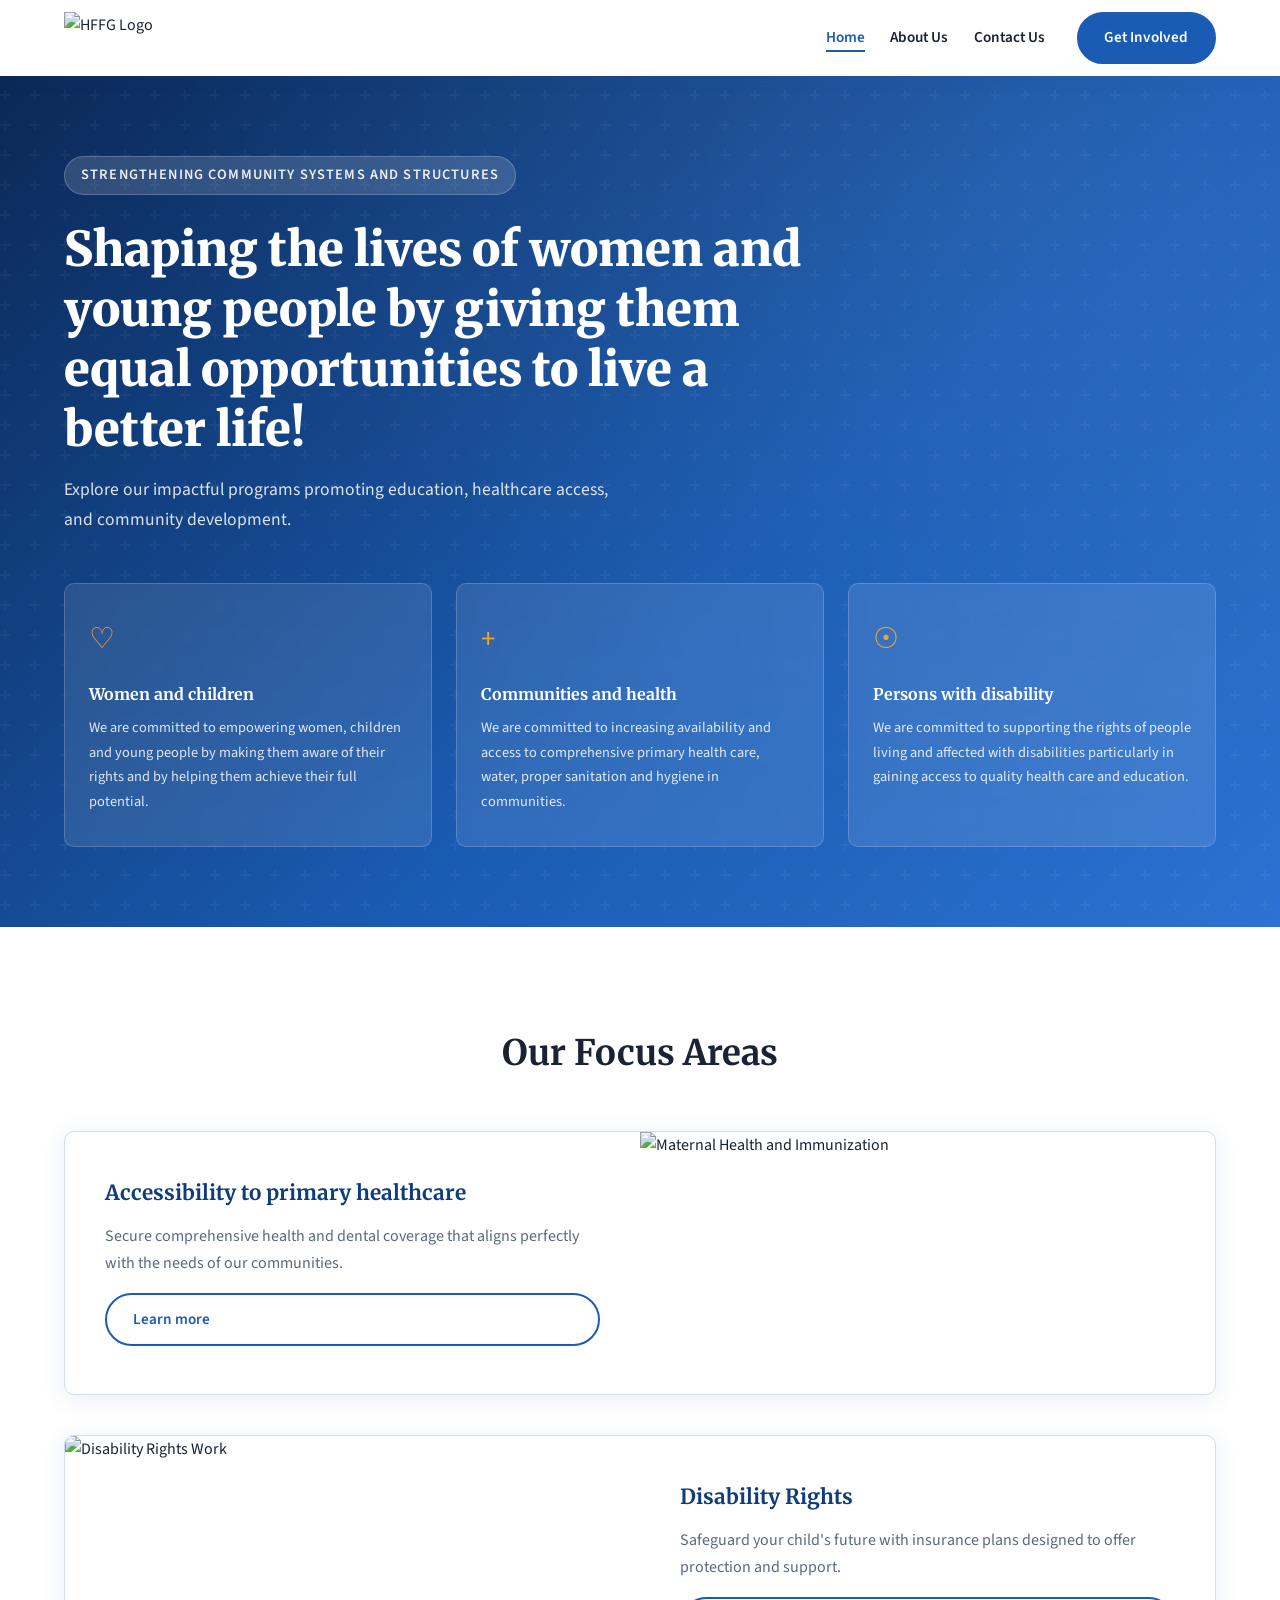
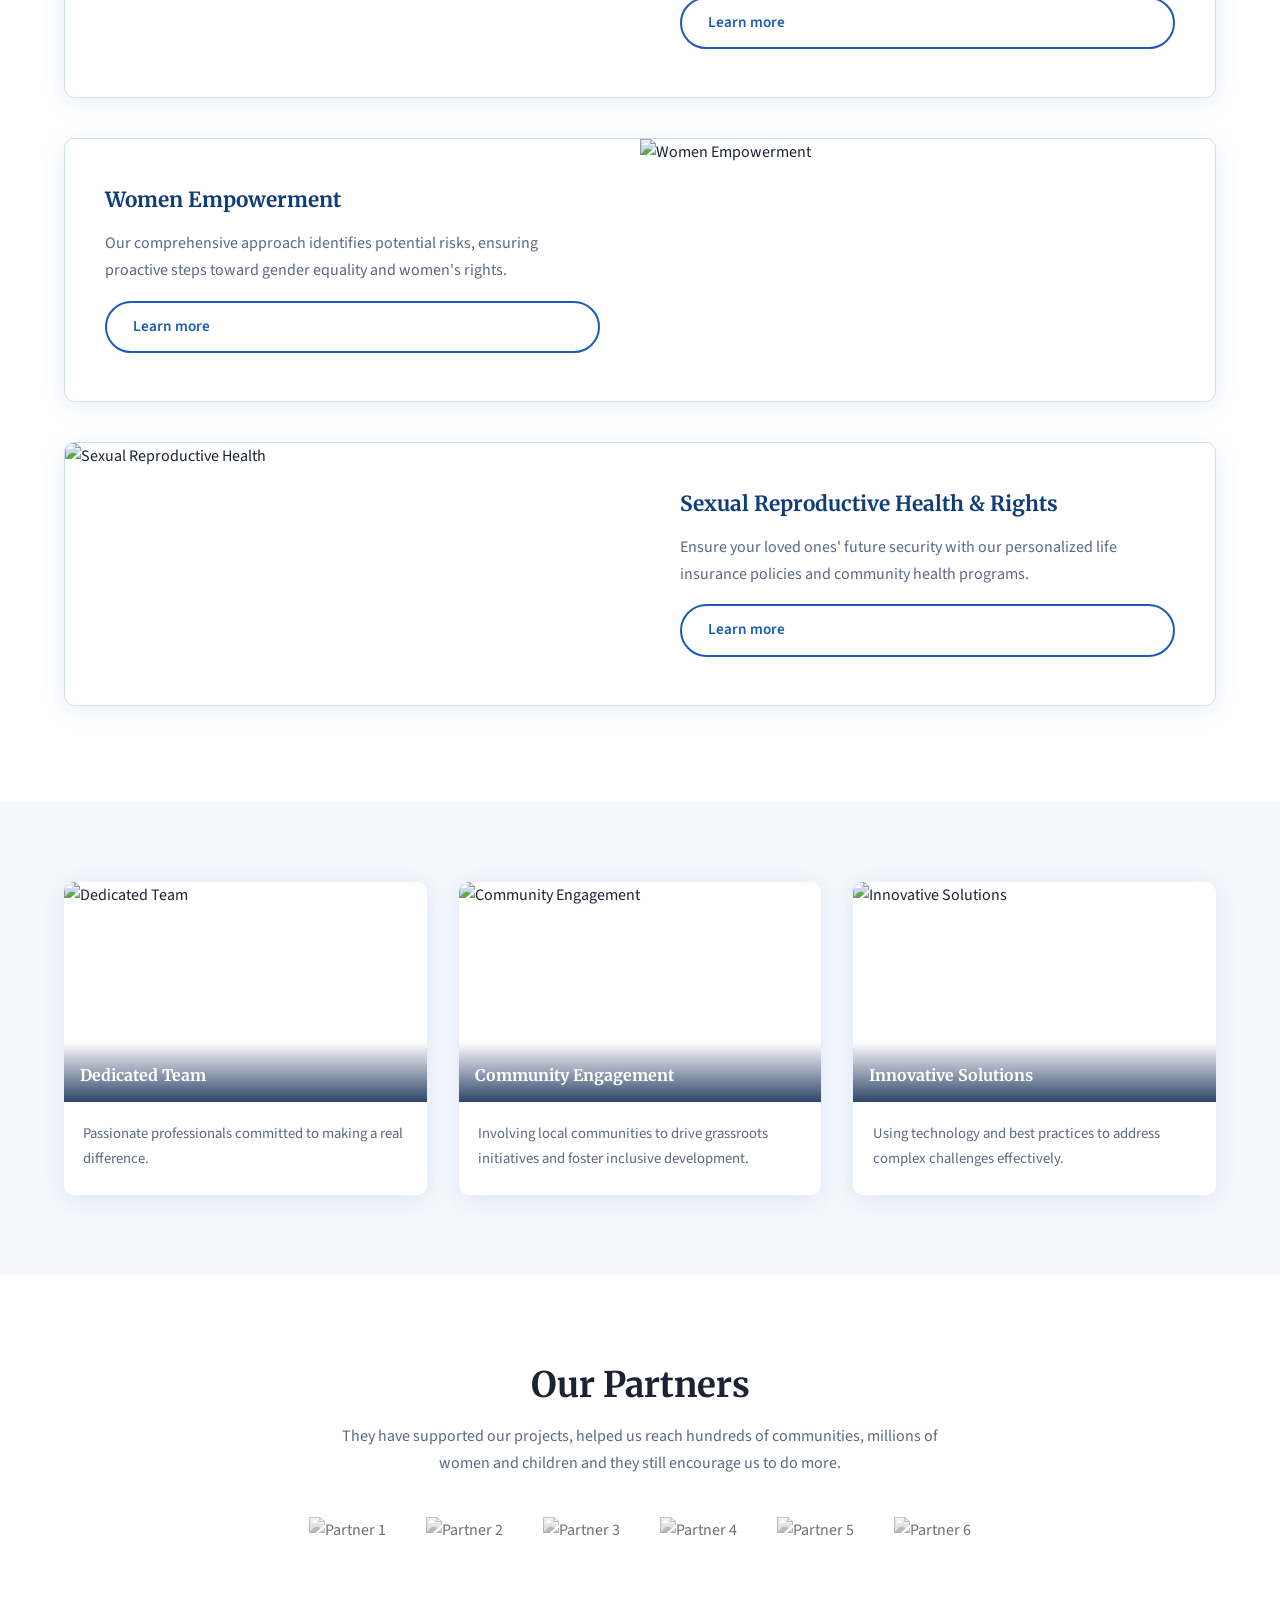
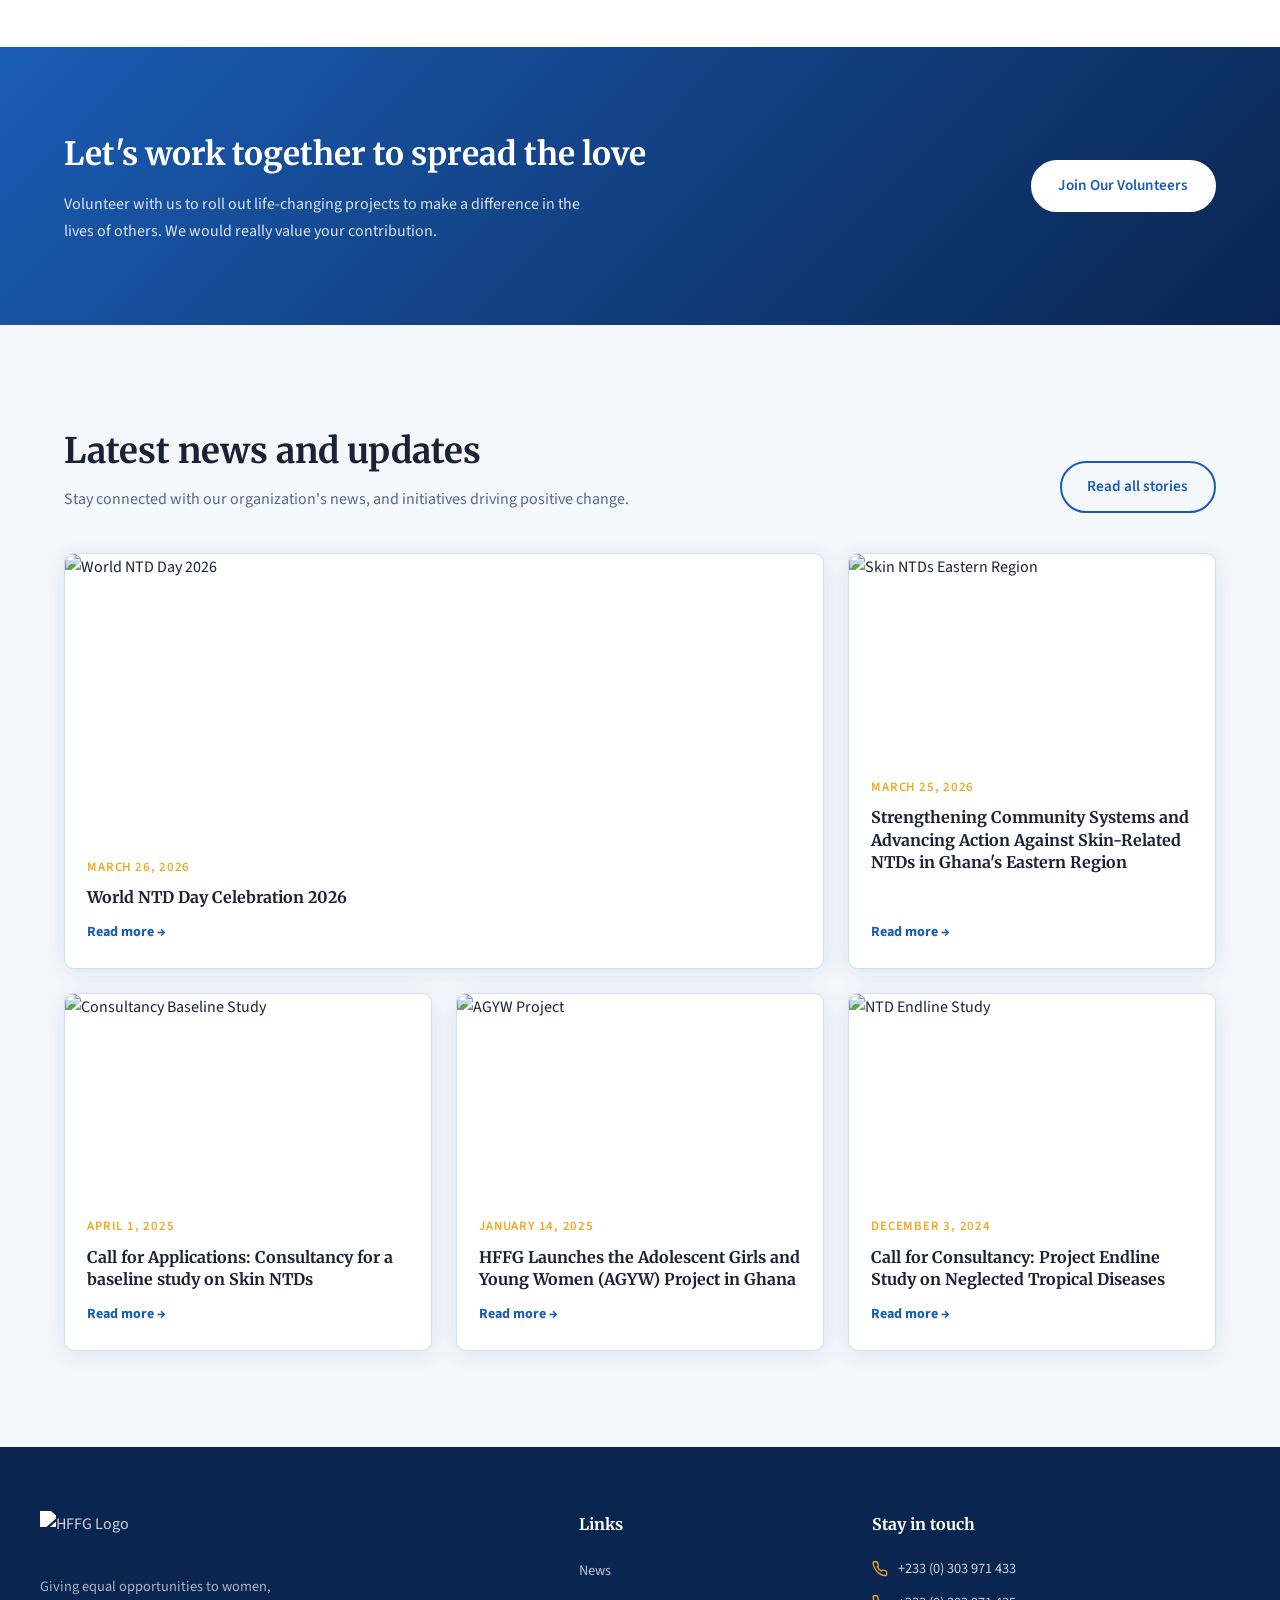
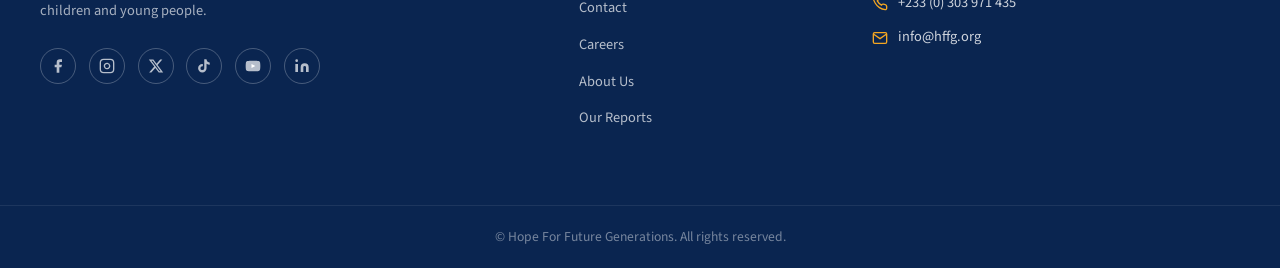
==== index.html @ 8cbe578a "first commit" ====
<!DOCTYPE html>
<html lang="en">
<head>
  <meta charset="UTF-8" />
  <meta name="viewport" content="width=device-width, initial-scale=1.0" />
  <title>Hope for Future Generations – HFFG</title>
  <link rel="preconnect" href="https://fonts.googleapis.com" />
  <link rel="preconnect" href="https://fonts.gstatic.com" crossorigin />
  <link href="https://fonts.googleapis.com/css2?family=Merriweather:wght@400;700;900&family=Source+Sans+3:wght@300;400;600;700&display=swap" rel="stylesheet" />
  <link rel="stylesheet" href="style.css" />
  <link rel="icon" href="images/hffg_favicon.png">
</head>
<body>

  <!-- Header -->
  <header class="header" id="header">
    <div class="container header__inner">
      <a href="index.html" class="header__logo">
        <img src="https://hffg.org/wp-content/uploads/2024/03/logo-hffg-logo-website.png" alt="HFFG Logo" />
      </a>

      <!-- Hamburger (mobile) -->
      <button class="hamburger" id="hamburgerBtn" aria-label="Toggle menu">
        <span></span><span></span><span></span>
      </button>

      <nav class="nav" id="mainNav">
        <ul class="nav__list">
          <li><a href="index.html" class="nav__link active">Home</a></li>
          <li><a href="about.html" class="nav__link">About Us</a></li>
          <li><a href="contact.html" class="nav__link">Contact Us</a></li>
        </ul>
        <a href="contact.html" class="btn btn--primary">Get Involved</a>
      </nav>
    </div>
  </header>

  <!-- Hero -->
  <section class="hero">
    <div class="hero__bg"></div>
    <div class="container hero__content">
      <p class="hero__tagline">Strengthening community systems and structures</p>
      <h1 class="hero__title">Shaping the lives of women and young people by giving them equal opportunities to live a better life!</h1>
      <p class="hero__subtitle">Explore our impactful programs promoting education, healthcare access, and community development.</p>
      <div class="hero__cards">
        <div class="hero__card">
          <div class="hero__card-icon">&#9825;</div>
          <h3>Women and children</h3>
          <p>We are committed to empowering women, children and young people by making them aware of their rights and by helping them achieve their full potential.</p>
        </div>
        <div class="hero__card">
          <div class="hero__card-icon">&#43;</div>
          <h3>Communities and health</h3>
          <p>We are committed to increasing availability and access to comprehensive primary health care, water, proper sanitation and hygiene in communities.</p>
        </div>
        <div class="hero__card">
          <div class="hero__card-icon">&#9737;</div>
          <h3>Persons with disability</h3>
          <p>We are committed to supporting the rights of people living and affected with disabilities particularly in gaining access to quality health care and education.</p>
        </div>
      </div>
    </div>
  </section>

  <!-- Focus Areas -->
  <section class="focus" id="focus">
    <div class="container">
      <h2 class="section-title">Our Focus Areas</h2>
      <div class="focus__grid">

        <div class="focus__card">
          <div class="focus__card-body">
            <h4>Accessibility to primary healthcare</h4>
            <p>Secure comprehensive health and dental coverage that aligns perfectly with the needs of our communities.</p>
            <a href="#" class="btn btn--outline">Learn more</a>
          </div>
          <div class="focus__card-img">
            <img src="https://hffg.org/wp-content/uploads/2025/11/8MATERNAL-HEALTH-AND-IMMUNIZATION-1-1024x830.jpg" alt="Maternal Health and Immunization" />
          </div>
        </div>

        <div class="focus__card focus__card--reverse">
          <div class="focus__card-body">
            <h4>Disability Rights</h4>
            <p>Safeguard your child's future with insurance plans designed to offer protection and support.</p>
            <a href="#" class="btn btn--outline">Learn more</a>
          </div>
          <div class="focus__card-img">
            <img src="https://hffg.org/wp-content/uploads/2025/04/2Work-on-Disability-3-scaled-1-1024x683.jpg" alt="Disability Rights Work" />
          </div>
        </div>

        <div class="focus__card">
          <div class="focus__card-body">
            <h4>Women Empowerment</h4>
            <p>Our comprehensive approach identifies potential risks, ensuring proactive steps toward gender equality and women's rights.</p>
            <a href="#" class="btn btn--outline">Learn more</a>
          </div>
          <div class="focus__card-img">
            <img src="https://hffg.org/wp-content/uploads/2025/11/IMG_6225-min-768x512.jpg" alt="Women Empowerment" />
          </div>
        </div>

        <div class="focus__card focus__card--reverse">
          <div class="focus__card-body">
            <h4>Sexual Reproductive Health &amp; Rights</h4>
            <p>Ensure your loved ones' future security with our personalized life insurance policies and community health programs.</p>
            <a href="#" class="btn btn--outline">Learn more</a>
          </div>
          <div class="focus__card-img">
            <img src="https://hffg.org/wp-content/uploads/2025/11/DSC_4050-min-768x431.jpg" alt="Sexual Reproductive Health" />
          </div>
        </div>

      </div>
    </div>
  </section>

  <!-- Why Us -->
  <section class="why">
    <div class="container">
      <div class="why__grid">

        <div class="why__card">
          <div class="why__img-wrap">
            <img src="https://hffg.org/wp-content/uploads/2025/11/IMG_0994-1-1024x685.jpg" alt="Dedicated Team" />
            <div class="why__label">Dedicated Team</div>
          </div>
          <p>Passionate professionals committed to making a real difference.</p>
        </div>

        <div class="why__card">
          <div class="why__img-wrap">
            <img src="https://hffg.org/wp-content/uploads/2025/11/up-1024x576.jpg" alt="Community Engagement" />
            <div class="why__label">Community Engagement</div>
          </div>
          <p>Involving local communities to drive grassroots initiatives and foster inclusive development.</p>
        </div>

        <div class="why__card">
          <div class="why__img-wrap">
            <img src="https://hffg.org/wp-content/uploads/2025/11/Group-Discussions-1024x575.jpg" alt="Innovative Solutions" />
            <div class="why__label">Innovative Solutions</div>
          </div>
          <p>Using technology and best practices to address complex challenges effectively.</p>
        </div>

      </div>
    </div>
  </section>

  <!-- Partners -->
  <section class="partners">
    <div class="container">
      <h2 class="section-title">Our Partners</h2>
      <p class="section-subtitle">They have supported our projects, helped us reach hundreds of communities, millions of women and children and they still encourage us to do more.</p>
      <div class="partners__logos">
        <a href="https://www.unicef.org/" target="_blank" rel="noopener">
          <img src="https://hffg.org/wp-content/uploads/2024/04/amity-logo1.png" alt="Partner 1" />
        </a>
        <a href="#">
          <img src="https://hffg.org/wp-content/uploads/2024/04/amity-logo6.png" alt="Partner 2" />
        </a>
        <a href="#">
          <img src="https://hffg.org/wp-content/uploads/2024/04/amity-logo3.png" alt="Partner 3" />
        </a>
        <a href="#">
          <img src="https://hffg.org/wp-content/uploads/2024/04/amity-logo4.png" alt="Partner 4" />
        </a>
        <a href="#">
          <img src="https://hffg.org/wp-content/uploads/2024/04/amity-logo5.png" alt="Partner 5" />
        </a>
        <a href="#">
          <img src="https://hffg.org/wp-content/uploads/2024/04/amity-logo2.png" alt="Partner 6" />
        </a>
      </div>
    </div>
  </section>

  <!-- CTA Banner -->
  <section class="cta-banner">
    <div class="container cta-banner__inner">
      <div class="cta-banner__text">
        <h2>Let's work together to spread the love</h2>
        <p>Volunteer with us to roll out life-changing projects to make a difference in the lives of others. We would really value your contribution.</p>
      </div>
      <a href="contact.html" class="btn btn--light">Join Our Volunteers</a>
    </div>
  </section>

  <!-- NEWS --> 
  <section class="news" id="news">
    <div class="container">
      <div class="news__header">
        <div>
          <h2 class="section-title">Latest news and updates</h2>
          <p class="section-subtitle">Stay connected with our organization's news, and initiatives driving positive change.</p>
        </div>
        <a href="news.html" class="btn btn--outline">Read all stories</a>
      </div>
     

      <div class="news__grid">

        <article class="news__card news__card--featured">
          <a href="#">
            <img src="https://hffg.org/wp-content/uploads/2026/03/ntd-featured-image-710x533.jpg" alt="World NTD Day 2026" />
          </a>
          <div class="news__card-body">
            <span class="news__date">March 26, 2026</span>
            <h3><a href="#">World NTD Day Celebration 2026</a></h3>
            <a href="#" class="news__read-more">Read more &rarr;</a>
          </div>
        </article>

        <article class="news__card">
          <a href="#">
            <img src="https://hffg.org/wp-content/uploads/2026/03/img-5-710x262.png" alt="Skin NTDs Eastern Region" />
          </a>
          <div class="news__card-body">
            <span class="news__date">March 25, 2026</span>
            <h3><a href="#">Strengthening Community Systems and Advancing Action Against Skin-Related NTDs in Ghana's Eastern Region</a></h3>
            <a href="#" class="news__read-more">Read more &rarr;</a>
          </div>
        </article>

        <article class="news__card">
          <a href="#">
            <img src="https://hffg.org/wp-content/uploads/2021/02/cropped-cropped-1bdc94db-1.png" alt="Consultancy Baseline Study" />
          </a>
          <div class="news__card-body">
            <span class="news__date">April 1, 2025</span>
            <h3><a href="#">Call for Applications: Consultancy for a baseline study on Skin NTDs</a></h3>
            <a href="#" class="news__read-more">Read more &rarr;</a>
          </div>
        </article>

        <article class="news__card">
          <a href="#">
            <img src="https://hffg.org/wp-content/uploads/2025/01/IMG-20250110-WA00231-710x400.jpg" alt="AGYW Project" />
          </a>
          <div class="news__card-body">
            <span class="news__date">January 14, 2025</span>
            <h3><a href="#">HFFG Launches the Adolescent Girls and Young Women (AGYW) Project in Ghana</a></h3>
            <a href="#" class="news__read-more">Read more &rarr;</a>
          </div>
        </article>

        <article class="news__card">
          <a href="#">
            <img src="https://hffg.org/wp-content/uploads/2024/03/images.jpeg" alt="NTD Endline Study" />
          </a>
          <div class="news__card-body">
            <span class="news__date">December 3, 2024</span>
            <h3><a href="#">Call for Consultancy: Project Endline Study on Neglected Tropical Diseases</a></h3>
            <a href="#" class="news__read-more">Read more &rarr;</a>
          </div>
        </article>

      </div>
    </div>
  </section>

  <!-- FOOTER -->
  <footer class="footer">
    <div class="container footer__top">
      <div class="footer__brand">
        <a href="index.html">
          <img src="https://hffg.org/wp-content/uploads/2024/03/logo-hffg-logo-website-white.png" alt="HFFG Logo" />
        </a>
        <p>Giving equal opportunities to women,<br />children and young people.</p>
        <div class="footer__socials">
          <a href="https://facebook.com/HFFGGhana" target="_blank" rel="noopener" aria-label="Facebook">
            <svg viewBox="0 0 24 24" fill="currentColor"><path d="M18 2h-3a5 5 0 0 0-5 5v3H7v4h3v8h4v-8h3l1-4h-4V7a1 1 0 0 1 1-1h3z"/></svg>
          </a>
          <a href="https://www.instagram.com/hffgghana" target="_blank" rel="noopener" aria-label="Instagram">
            <svg viewBox="0 0 24 24" fill="none" stroke="currentColor" stroke-width="2"><rect x="2" y="2" width="20" height="20" rx="5" ry="5"/><path d="M16 11.37A4 4 0 1 1 12.63 8 4 4 0 0 1 16 11.37z"/><line x1="17.5" y1="6.5" x2="17.51" y2="6.5"/></svg>
          </a>
          <a href="https://x.com/HFFG_Ghana" target="_blank" rel="noopener" aria-label="X / Twitter">
            <svg viewBox="0 0 24 24" fill="currentColor"><path d="M18.244 2.25h3.308l-7.227 8.26 8.502 11.24H16.17l-5.214-6.817L4.99 21.75H1.68l7.73-8.835L1.254 2.25H8.08l4.713 6.231zm-1.161 17.52h1.833L7.084 4.126H5.117z"/></svg>
          </a>
          <a href="https://tiktok.com/@hffg_gh" target="_blank" rel="noopener" aria-label="TikTok">
            <svg viewBox="0 0 24 24" fill="currentColor"><path d="M19.59 6.69a4.83 4.83 0 0 1-3.77-4.25V2h-3.45v13.67a2.89 2.89 0 0 1-2.88 2.5 2.89 2.89 0 0 1-2.89-2.89 2.89 2.89 0 0 1 2.89-2.89c.28 0 .54.04.79.1V9.01a6.34 6.34 0 0 0-.79-.05 6.34 6.34 0 0 0-6.34 6.34 6.34 6.34 0 0 0 6.34 6.34 6.34 6.34 0 0 0 6.33-6.34V8.69a8.18 8.18 0 0 0 4.78 1.52V6.79a4.85 4.85 0 0 1-1.01-.1z"/></svg>
          </a>
          <a href="https://www.youtube.com/@hffgghana" target="_blank" rel="noopener" aria-label="YouTube">
            <svg viewBox="0 0 24 24" fill="currentColor"><path d="M22.54 6.42a2.78 2.78 0 0 0-1.95-1.96C18.88 4 12 4 12 4s-6.88 0-8.59.46A2.78 2.78 0 0 0 1.46 6.42 29 29 0 0 0 1 12a29 29 0 0 0 .46 5.58 2.78 2.78 0 0 0 1.95 1.96C5.12 20 12 20 12 20s6.88 0 8.59-.46a2.78 2.78 0 0 0 1.95-1.96A29 29 0 0 0 23 12a29 29 0 0 0-.46-5.58z"/><polygon points="9.75 15.02 15.5 12 9.75 8.98 9.75 15.02" fill="white"/></svg>
          </a>
          <a href="https://www.linkedin.com/company/hope-for-future-generations" target="_blank" rel="noopener" aria-label="LinkedIn">
            <svg viewBox="0 0 24 24" fill="currentColor"><path d="M16 8a6 6 0 0 1 6 6v7h-4v-7a2 2 0 0 0-2-2 2 2 0 0 0-2 2v7h-4v-7a6 6 0 0 1 6-6z"/><rect x="2" y="9" width="4" height="12"/><circle cx="4" cy="4" r="2"/></svg>
          </a>
        </div>
      </div>

      <div class="footer__col">
        <h4>Links</h4>
        <ul>
          <li><a href="news.html">News</a></li>
          <li><a href="contact.html">Contact</a></li>
          <li><a href="#">Careers</a></li>
          <li><a href="about.html">About Us</a></li>
          <li><a href="#">Our Reports</a></li>
        </ul>
      </div>

      <div class="footer__col">
        <h4>Stay in touch</h4>
        <ul class="footer__contact">
          <li>
            <svg viewBox="0 0 24 24" fill="none" stroke="currentColor" stroke-width="2"><path d="M22 16.92v3a2 2 0 0 1-2.18 2 19.79 19.79 0 0 1-8.63-3.07A19.5 19.5 0 0 1 4.69 12a19.79 19.79 0 0 1-3.07-8.67A2 2 0 0 1 3.6 1.18h3a2 2 0 0 1 2 1.72c.13.96.36 1.9.71 2.81a2 2 0 0 1-.45 2.11L7.91 8.81a16 16 0 0 0 6.29 6.29l.81-.86a2 2 0 0 1 2.11-.45c.91.35 1.85.58 2.81.71a2 2 0 0 1 1.72 2.02z"/></svg>
            +233 (0) 303 971 433
          </li>
          <li>
            <svg viewBox="0 0 24 24" fill="none" stroke="currentColor" stroke-width="2"><path d="M22 16.92v3a2 2 0 0 1-2.18 2 19.79 19.79 0 0 1-8.63-3.07A19.5 19.5 0 0 1 4.69 12a19.79 19.79 0 0 1-3.07-8.67A2 2 0 0 1 3.6 1.18h3a2 2 0 0 1 2 1.72c.13.96.36 1.9.71 2.81a2 2 0 0 1-.45 2.11L7.91 8.81a16 16 0 0 0 6.29 6.29l.81-.86a2 2 0 0 1 2.11-.45c.91.35 1.85.58 2.81.71a2 2 0 0 1 1.72 2.02z"/></svg>
            +233 (0) 303 971 435
          </li>
          <li>
            <svg viewBox="0 0 24 24" fill="none" stroke="currentColor" stroke-width="2"><path d="M4 4h16c1.1 0 2 .9 2 2v12c0 1.1-.9 2-2 2H4c-1.1 0-2-.9-2-2V6c0-1.1.9-2 2-2z"/><polyline points="22,6 12,13 2,6"/></svg>
            info@hffg.org
          </li>
        </ul>
      </div>
    </div>

    <div class="footer__bottom">
      <div class="container">
        <p>&copy; Hope For Future Generations. All rights reserved.</p>
      </div>
    </div>
  </footer>

  <script src="main.js"></script>
</body>
</html>
---- style.css ----
/* ============================================================
   HFFG Clone – style.css  (Blue Theme)
   ============================================================ */

:root {
  --blue:        #1a5cb4;
  --blue-dark:   #0f3d7a;
  --blue-deep:   #0a2550;
  --blue-light:  #e8f0fb;
  --blue-mid:    #2d72d2;
  --accent:      #f4a622;
  --accent-dark: #d48a10;
  --text:        #1a2233;
  --text-muted:  #5a6880;
  --bg:          #ffffff;
  --bg-alt:      #f4f7fc;
  --border:      #d0ddf0;
  --radius:      10px;
  --shadow:      0 4px 24px rgba(26,92,180,.10);
  --font-head:   'Merriweather', Georgia, serif;
  --font-body:   'Source Sans 3', sans-serif;
  --max-w:       1200px;
  --header-h:    76px;
}

/* ---------- Reset ---------- */
*, *::before, *::after { box-sizing: border-box; margin: 0; padding: 0; }
html { scroll-behavior: smooth; }
body {
  font-family: var(--font-body);
  color: var(--text);
  background: var(--bg);
  line-height: 1.7;
  font-size: 16px;
}
img { max-width: 100%; display: block; }
a { color: inherit; text-decoration: none; }
ul { list-style: none; }

.container { max-width: var(--max-w); margin: 0 auto; padding: 0 24px; }

.section-title {
  font-family: var(--font-head);
  font-size: clamp(1.6rem, 3vw, 2.2rem);
  color: var(--text);
  margin-bottom: .5rem;
}
.section-subtitle {
  color: var(--text-muted);
  max-width: 620px;
  margin-bottom: 2.5rem;
}

/* ---------- Buttons ---------- */
.btn {
  display: inline-block;
  padding: .7rem 1.6rem;
  border-radius: 50px;
  font-family: var(--font-body);
  font-weight: 600;
  font-size: .95rem;
  cursor: pointer;
  transition: all .25s ease;
  border: 2px solid transparent;
  white-space: nowrap;
}
.btn--primary  { background: var(--blue);  color: #fff; border-color: var(--blue); }
.btn--primary:hover  { background: var(--blue-dark); border-color: var(--blue-dark); }
.btn--outline  { background: transparent; color: var(--blue); border-color: var(--blue); }
.btn--outline:hover  { background: var(--blue); color: #fff; }
.btn--light    { background: #fff; color: var(--blue); border-color: #fff; }
.btn--light:hover    { background: var(--blue-light); }
.btn--accent   { background: var(--accent); color: #fff; border-color: var(--accent); }
.btn--accent:hover   { background: var(--accent-dark); border-color: var(--accent-dark); }

/* HEADER */
.header {
  position: fixed; top: 0; left: 0; right: 0;
  z-index: 1000;
  background: #fff;
  height: var(--header-h);
  box-shadow: 0 2px 16px rgba(26,92,180,.08);
}
.header__inner {
  display: flex;
  align-items: center;
  justify-content: space-between;
  height: 100%;
}
.header__logo img { height: 52px; width: auto; }

.nav { display: flex; align-items: center; gap: 2rem; }
.nav__list { display: flex; gap: 1.6rem; }
.nav__link {
  font-weight: 600;
  font-size: .95rem;
  color: var(--text);
  position: relative;
  padding-bottom: 2px;
  transition: color .2s;
}
.nav__link::after {
  content: '';
  position: absolute;
  bottom: -2px; left: 0;
  width: 0; height: 2px;
  background: var(--blue);
  transition: width .25s;
}
.nav__link:hover, .nav__link.active { color: var(--blue); }
.nav__link:hover::after, .nav__link.active::after { width: 100%; }

.hamburger {
  display: none;
  flex-direction: column;
  gap: 5px;
  background: none;
  border: none;
  cursor: pointer;
  padding: 6px;
}
.hamburger span {
  display: block;
  width: 26px; height: 2.5px;
  background: var(--text);
  border-radius: 4px;
  transition: all .3s;
}
.hamburger.open span:nth-child(1) { transform: translateY(7.5px) rotate(45deg); }
.hamburger.open span:nth-child(2) { opacity: 0; }
.hamburger.open span:nth-child(3) { transform: translateY(-7.5px) rotate(-45deg); }

/* PAGE HERO BANNER (shared: About, Contact)*/
.page-hero {
  padding-top: calc(var(--header-h) + 4rem);
  padding-bottom: 4rem;
  background: linear-gradient(135deg, var(--blue-deep) 0%, var(--blue) 60%, var(--blue-mid) 100%);
  color: #fff;
  position: relative;
  overflow: hidden;
}
.page-hero::before {
  content: '';
  position: absolute; inset: 0;
  background:
    radial-gradient(ellipse at 80% 20%, rgba(255,255,255,.07) 0%, transparent 55%),
    url("data:image/svg+xml,%3Csvg width='60' height='60' viewBox='0 0 60 60' xmlns='http://www.w3.org/2000/svg'%3E%3Cg fill='none'%3E%3Cg fill='%23fff' fill-opacity='0.04'%3E%3Cpath d='M36 34v-4h-2v4h-4v2h4v4h2v-4h4v-2h-4zm0-30V0h-2v4h-4v2h4v4h2V6h4V4h-4zM6 34v-4H4v4H0v2h4v4h2v-4h4v-2H6zM6 4V0H4v4H0v2h4v4h2V6h4V4H6z'/%3E%3C/g%3E%3C/g%3E%3C/svg%3E");
  pointer-events: none;
}
.page-hero .container { position: relative; }
.page-hero__breadcrumb {
  font-size: .85rem;
  opacity: .7;
  margin-bottom: 1rem;
}
.page-hero__breadcrumb a:hover { opacity: 1; text-decoration: underline; }
.page-hero__breadcrumb span { margin: 0 .4rem; opacity: .5; }
.page-hero h1 {
  font-family: var(--font-head);
  font-size: clamp(2rem, 4vw, 3rem);
  font-weight: 900;
  margin-bottom: .8rem;
  line-height: 1.2;
}
.page-hero > .container > p {
  font-size: 1.1rem;
  opacity: .85;
  max-width: 520px;
}

/* HOME HERO */
.hero {
  position: relative;
  padding-top: calc(var(--header-h) + 5rem);
  padding-bottom: 5rem;
  overflow: hidden;
  background: linear-gradient(135deg, var(--blue-deep) 0%, var(--blue) 60%, var(--blue-mid) 100%);
  color: #fff;
}
.hero__bg {
  position: absolute; inset: 0;
  background:
    radial-gradient(ellipse at 80% 20%, rgba(255,255,255,.06) 0%, transparent 60%),
    url("data:image/svg+xml,%3Csvg width='60' height='60' viewBox='0 0 60 60' xmlns='http://www.w3.org/2000/svg'%3E%3Cg fill='none'%3E%3Cg fill='%23fff' fill-opacity='0.04'%3E%3Cpath d='M36 34v-4h-2v4h-4v2h4v4h2v-4h4v-2h-4zm0-30V0h-2v4h-4v2h4v4h2V6h4V4h-4zM6 34v-4H4v4H0v2h4v4h2v-4h4v-2H6zM6 4V0H4v4H0v2h4v4h2V6h4V4H6z'/%3E%3C/g%3E%3C/g%3E%3C/svg%3E");
  pointer-events: none;
}
.hero__content { position: relative; }
.hero__tagline {
  display: inline-block;
  background: rgba(255,255,255,.15);
  color: rgba(255,255,255,.9);
  font-size: .9rem;
  font-weight: 600;
  letter-spacing: .08em;
  text-transform: uppercase;
  padding: .4rem 1rem;
  border-radius: 50px;
  margin-bottom: 1.5rem;
  border: 1px solid rgba(255,255,255,.2);
}
.hero__title {
  font-family: var(--font-head);
  font-size: clamp(1.8rem, 4vw, 3rem);
  font-weight: 900;
  line-height: 1.25;
  max-width: 760px;
  margin-bottom: 1rem;
}
.hero__subtitle {
  font-size: 1.1rem;
  opacity: .85;
  max-width: 560px;
  margin-bottom: 3rem;
}
.hero__cards {
  display: grid;
  grid-template-columns: repeat(3, 1fr);
  gap: 1.5rem;
  margin-top: 2rem;
}
.hero__card {
  background: rgba(255,255,255,.1);
  backdrop-filter: blur(8px);
  border: 1px solid rgba(255,255,255,.18);
  border-radius: var(--radius);
  padding: 2rem 1.5rem;
  transition: background .25s, transform .25s;
}
.hero__card:hover { background: rgba(255,255,255,.17); transform: translateY(-4px); }
.hero__card-icon { font-size: 1.8rem; color: var(--accent); margin-bottom: 1rem; }
.hero__card h3 {
  font-family: var(--font-head);
  font-size: 1rem;
  font-weight: 700;
  margin-bottom: .5rem;
}
.hero__card p { font-size: .9rem; opacity: .85; }

/*q FOCUS AREAS*/
.focus { padding: 6rem 0; background: var(--bg); }
.focus .section-title { text-align: center; margin-bottom: 3rem; }
.focus__grid { display: flex; flex-direction: column; gap: 2.5rem; }
.focus__card {
  display: grid;
  grid-template-columns: 1fr 1fr;
  border-radius: var(--radius);
  overflow: hidden;
  box-shadow: var(--shadow);
  border: 1px solid var(--border);
}
.focus__card--reverse { direction: rtl; }
.focus__card--reverse > * { direction: ltr; }
.focus__card-body {
  padding: 3rem 2.5rem;
  display: flex;
  flex-direction: column;
  justify-content: center;
  gap: 1rem;
}
.focus__card-body h4 {
  font-family: var(--font-head);
  font-size: 1.3rem;
  color: var(--blue-dark);
  line-height: 1.3;
}
.focus__card-body p { color: var(--text-muted); }
.focus__card-img { overflow: hidden; }
.focus__card-img img {
  width: 100%; height: 100%;
  object-fit: cover;
  transition: transform .4s;
}
.focus__card:hover .focus__card-img img { transform: scale(1.04); }

/* WHY US */
.why { padding: 5rem 0; background: var(--bg-alt); }
.why__grid { display: grid; grid-template-columns: repeat(3,1fr); gap: 2rem; }
.why__card {
  border-radius: var(--radius);
  overflow: hidden;
  background: #fff;
  box-shadow: var(--shadow);
  transition: transform .25s;
}
.why__card:hover { transform: translateY(-6px); }
.why__img-wrap { position: relative; overflow: hidden; }
.why__img-wrap img { width: 100%; height: 220px; object-fit: cover; transition: transform .4s; }
.why__card:hover .why__img-wrap img { transform: scale(1.05); }
.why__label {
  position: absolute; bottom: 0; left: 0; right: 0;
  background: linear-gradient(transparent, rgba(10,37,80,.85));
  color: #fff;
  font-family: var(--font-head);
  font-size: 1rem; font-weight: 700;
  padding: 1.2rem 1rem .8rem;
}
.why__card > p { padding: 1.2rem 1.2rem 1.5rem; color: var(--text-muted); font-size: .92rem; }

/* Partners*/
.partners { padding: 5rem 0; background: var(--bg); text-align: center; }
.partners .section-title { text-align: center; }
.partners .section-subtitle { margin: .5rem auto 2.5rem; }
.partners__logos {
  display: flex; align-items: center; justify-content: center;
  flex-wrap: wrap; gap: 2.5rem;
}
.partners__logos a { filter: grayscale(1); opacity: .65; transition: all .25s; }
.partners__logos a:hover { filter: grayscale(0); opacity: 1; transform: scale(1.05); }
.partners__logos img { height: 50px; width: auto; object-fit: contain; }

/* CTA Banner */
.cta-banner {
  background: linear-gradient(135deg, var(--blue) 0%, var(--blue-deep) 100%);
  color: #fff;
  padding: 5rem 0;
}
.cta-banner__inner {
  display: flex; align-items: center;
  justify-content: space-between;
  gap: 2rem; flex-wrap: wrap;
}
.cta-banner__text h2 {
  font-family: var(--font-head);
  font-size: clamp(1.4rem, 2.5vw, 2rem);
  margin-bottom: .6rem;
}
.cta-banner__text p { opacity: .85; max-width: 520px; }

/* News*/
.news { padding: 6rem 0; background: var(--bg-alt); }
.news__header {
  display: flex; align-items: flex-end;
  justify-content: space-between;
  flex-wrap: wrap; gap: 1rem; margin-bottom: 2.5rem;
}
.news__header .section-title { margin-bottom: .3rem; }
.news__header .section-subtitle { margin-bottom: 0; }
.news__grid { display: grid; grid-template-columns: repeat(3,1fr); gap: 1.5rem; }
.news__card--featured { grid-column: span 2; }
.news__card {
  background: #fff;
  border-radius: var(--radius);
  overflow: hidden;
  box-shadow: var(--shadow);
  border: 1px solid var(--border);
  display: flex; flex-direction: column;
  transition: transform .25s, box-shadow .25s;
}
.news__card:hover { transform: translateY(-5px); box-shadow: 0 8px 32px rgba(26,92,180,.15); }
.news__card > a { overflow: hidden; }
.news__card > a img { width: 100%; height: 200px; object-fit: cover; transition: transform .4s; }
.news__card--featured > a img { height: 280px; }
.news__card:hover > a img { transform: scale(1.04); }
.news__card-body { padding: 1.4rem; display: flex; flex-direction: column; gap: .5rem; flex: 1; }
.news__date { font-size: .8rem; font-weight: 600; color: var(--accent); text-transform: uppercase; letter-spacing: .06em; }
.news__card-body h3 { font-family: var(--font-head); font-size: 1rem; line-height: 1.4; flex: 1; }
.news__card-body h3 a:hover { color: var(--blue); }
.news__read-more { font-size: .88rem; font-weight: 700; color: var(--blue); margin-top: .3rem; transition: letter-spacing .2s; }
.news__read-more:hover { letter-spacing: .03em; }

/* Footer*/
.footer { background: var(--blue-deep); color: rgba(255,255,255,.8); }
.footer__top { display: grid; grid-template-columns: 2fr 1fr 1.5fr; gap: 3rem; padding: 4rem 0; }
.footer__brand img { height: 48px; margin-bottom: 1rem; filter: brightness(10); }
.footer__brand p { font-size: .9rem; opacity: .8; margin-bottom: 1.5rem; }
.footer__socials { display: flex; gap: .8rem; flex-wrap: wrap; }
.footer__socials a {
  width: 36px; height: 36px; border-radius: 50%;
  border: 1.5px solid rgba(255,255,255,.25);
  display: flex; align-items: center; justify-content: center;
  color: rgba(255,255,255,.7);
  transition: all .25s;
}
.footer__socials a svg { width: 16px; height: 16px; }
.footer__socials a:hover { border-color: var(--accent); color: var(--accent); transform: translateY(-2px); }
.footer__col h4 { font-family: var(--font-head); font-size: 1rem; color: #fff; margin-bottom: 1.2rem; }
.footer__col ul li { margin-bottom: .6rem; }
.footer__col ul a { color: rgba(255,255,255,.7); font-size: .9rem; transition: color .2s; }
.footer__col ul a:hover { color: var(--accent); }
.footer__contact li { display: flex; align-items: center; gap: .6rem; font-size: .9rem; margin-bottom: .7rem; }
.footer__contact svg { width: 16px; height: 16px; flex-shrink: 0; color: var(--accent); }
.footer__bottom { border-top: 1px solid rgba(255,255,255,.08); padding: 1.2rem 0; text-align: center; }
.footer__bottom p { font-size: .85rem; opacity: .55; }

/* About Page */
.about-intro { padding: 5rem 0; background: var(--bg); }

.about-history {
  background: var(--blue-light);
  border-left: 5px solid var(--blue);
  border-radius: 0 var(--radius) var(--radius) 0;
  padding: 2rem 2rem 2rem 1.8rem;
  margin-bottom: 3.5rem;
}
.about-history h2 {
  font-family: var(--font-head);
  font-size: .85rem;
  text-transform: uppercase;
  letter-spacing: .12em;
  color: var(--blue);
  margin-bottom: .8rem;
}
.about-history p { color: var(--text-muted); line-height: 1.8; font-size: .95rem; }
.about-history a { display: inline-block; margin-top: .8rem; font-weight: 700; color: var(--blue); }
.about-history a:hover { text-decoration: underline; }

.about-intro__grid {
  display: grid;
  grid-template-columns: 1fr 1fr;
  gap: 5rem;
  align-items: start;
}
.about-intro__text h2 {
  font-family: var(--font-head);
  font-size: 1.5rem;
  color: var(--blue-dark);
  margin-bottom: .8rem;
}
.about-intro__text h3 {
  font-family: var(--font-head);
  font-size: 1.1rem;
  color: var(--text);
  margin: 2rem 0 .6rem;
}
.about-intro__text p { color: var(--text-muted); margin-bottom: 1rem; line-height: 1.8; font-size: .97rem; }

.about-intro__img { border-radius: var(--radius); overflow: hidden; box-shadow: var(--shadow); }
.about-intro__img img { width: 100%; height: 480px; object-fit: cover; }

/* Mission / Vision */
.mission-section { padding: 4rem 0; background: var(--bg-alt); }
.mission-section h2 {
  font-family: var(--font-head);
  font-size: 1.5rem;
  margin-bottom: 2rem;
  color: var(--text);
}
.mission-tabs__nav {
  display: flex;
  gap: 0;
  border-bottom: 2px solid var(--border);
  margin-bottom: 2rem;
}
.tab-btn {
  font-family: var(--font-body);
  font-weight: 700;
  font-size: .95rem;
  padding: .85rem 1.8rem;
  background: none;
  border: none;
  cursor: pointer;
  color: var(--text-muted);
  border-bottom: 3px solid transparent;
  margin-bottom: -2px;
  transition: all .2s;
}
.tab-btn.active { color: var(--blue); border-bottom-color: var(--blue); background: rgba(26,92,180,.05); }
.tab-panel { display: none; }
.tab-panel.active { display: block; animation: fadeIn .3s ease; }
@keyframes fadeIn { from { opacity: 0; transform: translateY(6px); } to { opacity: 1; transform: none; } }
.tab-panel p { font-size: 1.05rem; color: var(--text-muted); line-height: 1.9; max-width: 720px; }

/* Objectives */
.objectives { padding: 4rem 0; background: var(--bg); }
.objectives h2 { font-family: var(--font-head); font-size: 1.5rem; color: var(--text); margin-bottom: 2rem; }
.objectives__list { display: flex; flex-direction: column; gap: 1rem; }
.objectives__item {
  display: flex;
  align-items: flex-start;
  gap: 1rem;
  padding: 1.2rem 1.5rem;
  background: var(--bg-alt);
  border-radius: var(--radius);
  border-left: 4px solid var(--blue);
  transition: box-shadow .2s;
}
.objectives__item:hover { box-shadow: var(--shadow); }
.objectives__num {
  min-width: 32px; height: 32px;
  background: var(--blue);
  color: #fff;
  border-radius: 50%;
  display: flex; align-items: center; justify-content: center;
  font-weight: 700; font-size: .85rem;
  flex-shrink: 0;
}
.objectives__item p { color: var(--text-muted); line-height: 1.7; }

/* Core values image */
.core-values { padding: 1.5rem 0 5rem; background: var(--bg); }
.core-values__img { border-radius: var(--radius); overflow: hidden; box-shadow: var(--shadow); }
.core-values__img img { width: 100%; max-height: 400px; object-fit: cover; }

/* Leadership */
.leadership { padding: 5rem 0; background: var(--bg-alt); }
.leadership > .container > h2 {
  font-family: var(--font-head);
  font-size: clamp(1.6rem, 3vw, 2.2rem);
  text-align: center;
  margin-bottom: 3rem;
}
.leadership__grid { display: grid; grid-template-columns: repeat(3,1fr); gap: 2rem; }
.leader-card {
  background: #fff;
  border-radius: var(--radius);
  overflow: hidden;
  box-shadow: var(--shadow);
  border: 1px solid var(--border);
  transition: transform .25s, box-shadow .25s;
}
.leader-card:hover { transform: translateY(-6px); box-shadow: 0 10px 32px rgba(26,92,180,.15); }
.leader-card__img { overflow: hidden; height: 230px; }
.leader-card__img img { width: 100%; height: 100%; object-fit: cover; object-position: top; transition: transform .4s; }
.leader-card:hover .leader-card__img img { transform: scale(1.04); }
.leader-card__body { padding: 1.4rem; }
.leader-card__body h3 { font-family: var(--font-head); font-size: 1rem; color: var(--blue-dark); margin-bottom: .2rem; }
.leader-role { font-size: .8rem; font-weight: 700; text-transform: uppercase; letter-spacing: .07em; color: var(--accent); margin-bottom: .8rem; }
.leader-bio { font-size: .87rem; color: var(--text-muted); line-height: 1.65; display: -webkit-box; -webkit-line-clamp: 4; -webkit-box-orient: vertical; overflow: hidden; }

/* ============================================================
   CONTACT PAGE
   ============================================================ */
.contact-section { padding: 5rem 0; background: var(--bg); }
.contact-section__grid { display: grid; grid-template-columns: 1fr 1.2fr; gap: 4rem; align-items: start; }

.contact-info h2 { font-family: var(--font-head); font-size: 1.4rem; margin-bottom: 2rem; color: var(--blue-dark); }
.contact-info__block { display: flex; flex-direction: column; gap: 1.8rem; }
.contact-detail { display: flex; gap: 1rem; align-items: flex-start; }
.contact-detail__icon {
  width: 46px; height: 46px;
  background: var(--blue-light);
  border-radius: 50%;
  display: flex; align-items: center; justify-content: center;
  flex-shrink: 0; color: var(--blue);
}
.contact-detail__icon svg { width: 20px; height: 20px; }
.contact-detail__text h4 {
  font-family: var(--font-head);
  font-size: .85rem;
  text-transform: uppercase;
  letter-spacing: .07em;
  color: var(--blue);
  margin-bottom: .3rem;
}
.contact-detail__text p, .contact-detail__text a { font-size: .95rem; color: var(--text-muted); line-height: 1.7; }
.contact-detail__text a:hover { color: var(--blue); }

.contact-socials { margin-top: .5rem; }
.contact-socials h4 {
  font-family: var(--font-head);
  font-size: .85rem;
  text-transform: uppercase;
  letter-spacing: .07em;
  color: var(--blue);
  margin-bottom: 1rem;
}
.contact-socials__links { display: flex; gap: .7rem; flex-wrap: wrap; }
.contact-socials__links a {
  width: 42px; height: 42px;
  border-radius: 50%;
  border: 2px solid var(--border);
  display: flex; align-items: center; justify-content: center;
  color: var(--text-muted);
  transition: all .25s;
}
.contact-socials__links a svg { width: 18px; height: 18px; }
.contact-socials__links a:hover {
  border-color: var(--blue); color: var(--blue);
  background: var(--blue-light); transform: translateY(-2px);
}

/* Contact Form */
.contact-form-wrap {
  background: var(--bg-alt);
  border-radius: var(--radius);
  padding: 2.5rem;
  border: 1px solid var(--border);
  box-shadow: var(--shadow);
}
.contact-form-wrap h2 { font-family: var(--font-head); font-size: 1.3rem; color: var(--blue-dark); margin-bottom: 1.8rem; }
.form-group { margin-bottom: 1.4rem; }
.form-group label { display: block; font-size: .88rem; font-weight: 700; color: var(--text); margin-bottom: .4rem; }
.form-group input,
.form-group textarea,
.form-group select {
  width: 100%;
  padding: .8rem 1rem;
  border: 1.5px solid var(--border);
  border-radius: 8px;
  font-family: var(--font-body);
  font-size: .95rem;
  color: var(--text);
  background: #fff;
  transition: border-color .2s, box-shadow .2s;
  outline: none;
  appearance: none;
}
.form-group input:focus,
.form-group textarea:focus,
.form-group select:focus { border-color: var(--blue); box-shadow: 0 0 0 3px rgba(26,92,180,.12); }
.form-group textarea { height: 130px; resize: vertical; }
.form-row { display: grid; grid-template-columns: 1fr 1fr; gap: 1rem; }
.form-success {
  display: none;
  background: #e8f5ee;
  border: 1.5px solid #2e9e60;
  color: #1a6640;
  border-radius: 8px;
  padding: 1rem 1.2rem;
  margin-top: 1rem;
  font-weight: 600;
}

/* Map */
.contact-map { padding: 0 0 5rem; background: var(--bg); }
.contact-map h2 { font-family: var(--font-head); font-size: 1.3rem; color: var(--blue-dark); margin-bottom: 1.2rem; }
.map-embed { border-radius: var(--radius); overflow: hidden; border: 1px solid var(--border); box-shadow: var(--shadow); height: 380px; }
.map-embed iframe { width: 100%; height: 100%; border: none; }

/* ============================================================
   RESPONSIVE
   ============================================================ */
@media (max-width: 960px) {
  .hero__cards { grid-template-columns: 1fr; }
  .focus__card { grid-template-columns: 1fr; }
  .focus__card--reverse { direction: ltr; }
  .focus__card-img img { height: 260px; }
  .why__grid { grid-template-columns: 1fr 1fr; }
  .footer__top { grid-template-columns: 1fr 1fr; }
  .footer__brand { grid-column: span 2; }
  .news__grid { grid-template-columns: 1fr 1fr; }
  .news__card--featured { grid-column: span 2; }
  .about-intro__grid { grid-template-columns: 1fr; gap: 2.5rem; }
  .about-intro__img img { height: 320px; }
  .leadership__grid { grid-template-columns: 1fr 1fr; }
  .contact-section__grid { grid-template-columns: 1fr; }
}

@media (max-width: 700px) {
  .hamburger { display: flex; }
  .nav {
    position: fixed;
    top: var(--header-h); left: 0; right: 0;
    background: #fff;
    flex-direction: column;
    align-items: flex-start;
    padding: 1.5rem 1.5rem 2rem;
    gap: 1.2rem;
    box-shadow: 0 8px 24px rgba(0,0,0,.1);
    transform: translateY(-120%);
    opacity: 0;
    transition: transform .3s ease, opacity .3s ease;
    pointer-events: none;
  }
  .nav.open { transform: translateY(0); opacity: 1; pointer-events: all; }
  .nav__list { flex-direction: column; gap: .8rem; }
  .why__grid { grid-template-columns: 1fr; }
  .news__grid { grid-template-columns: 1fr; }
  .news__card--featured { grid-column: span 1; }
  .footer__top { grid-template-columns: 1fr; }
  .footer__brand { grid-column: auto; }
  .cta-banner__inner { flex-direction: column; align-items: flex-start; }
  .news__header { flex-direction: column; align-items: flex-start; }
  .leadership__grid { grid-template-columns: 1fr; }
  .form-row { grid-template-columns: 1fr; }
}
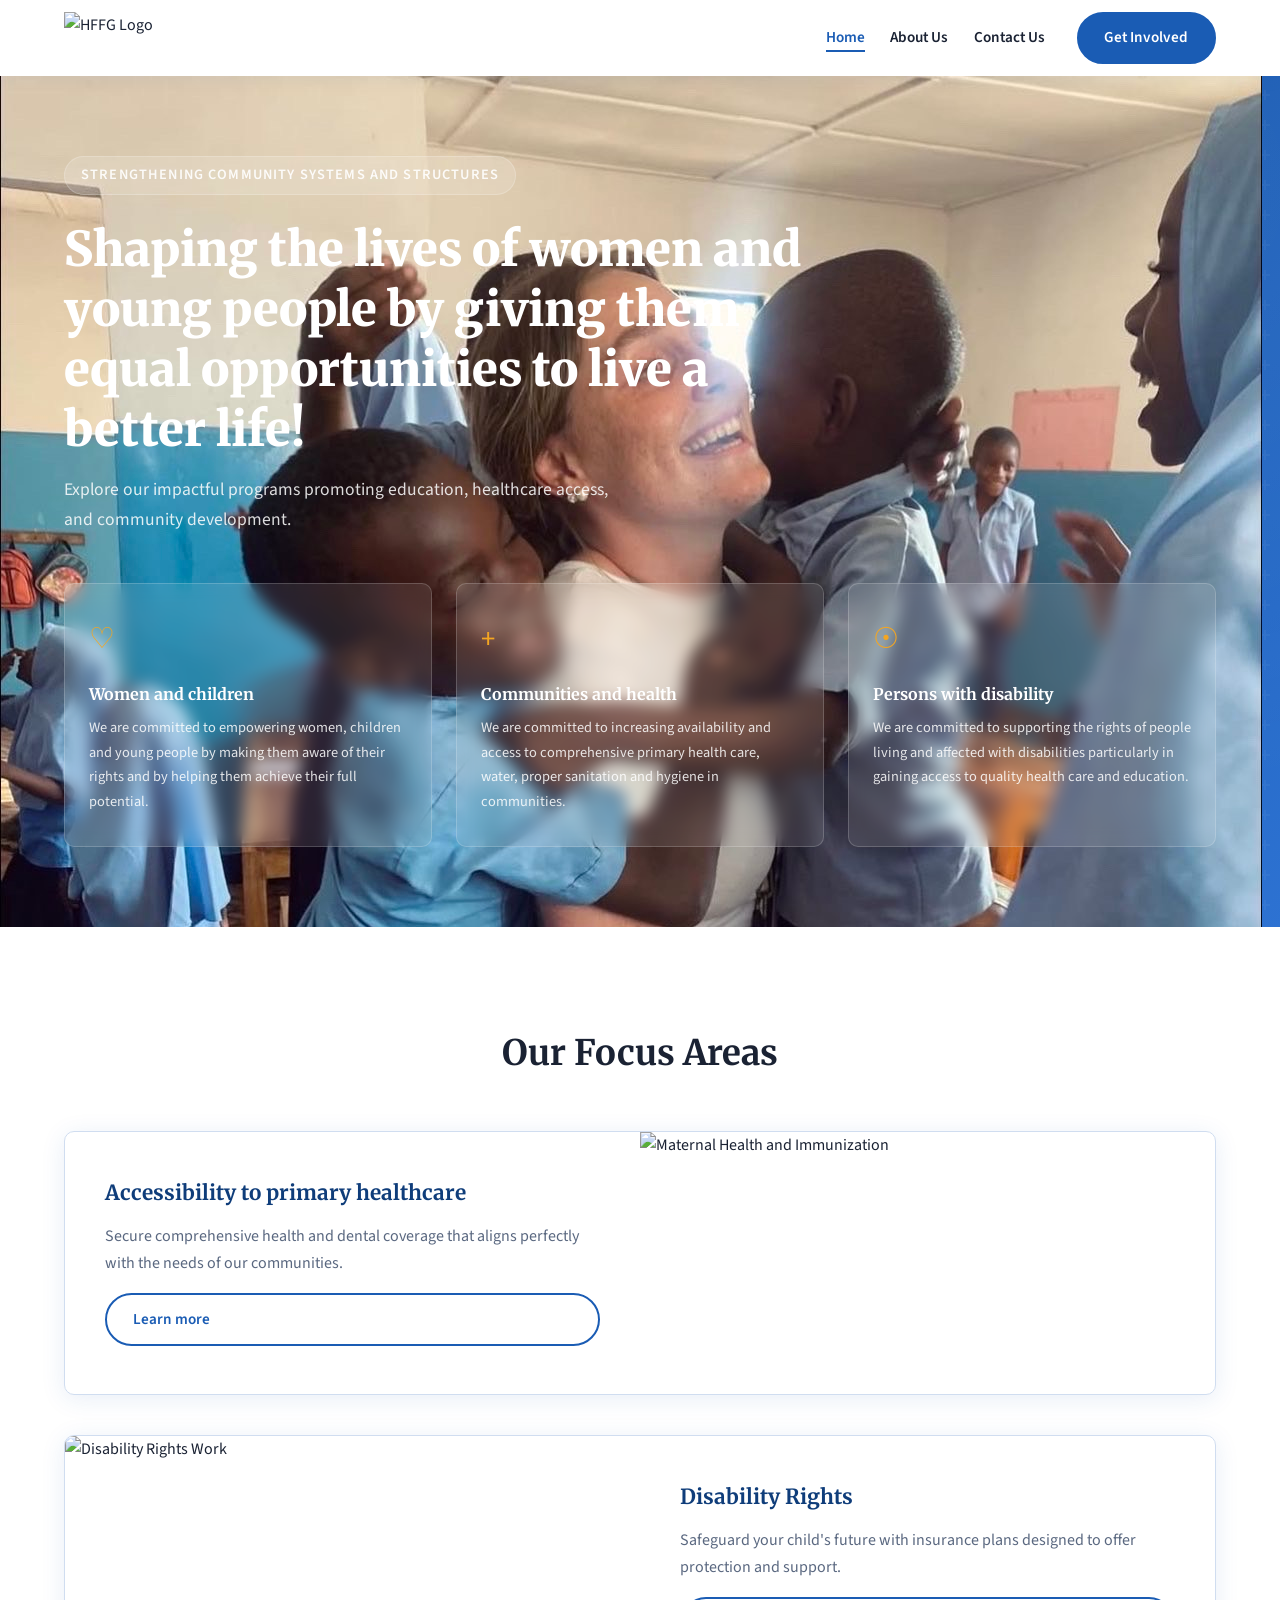
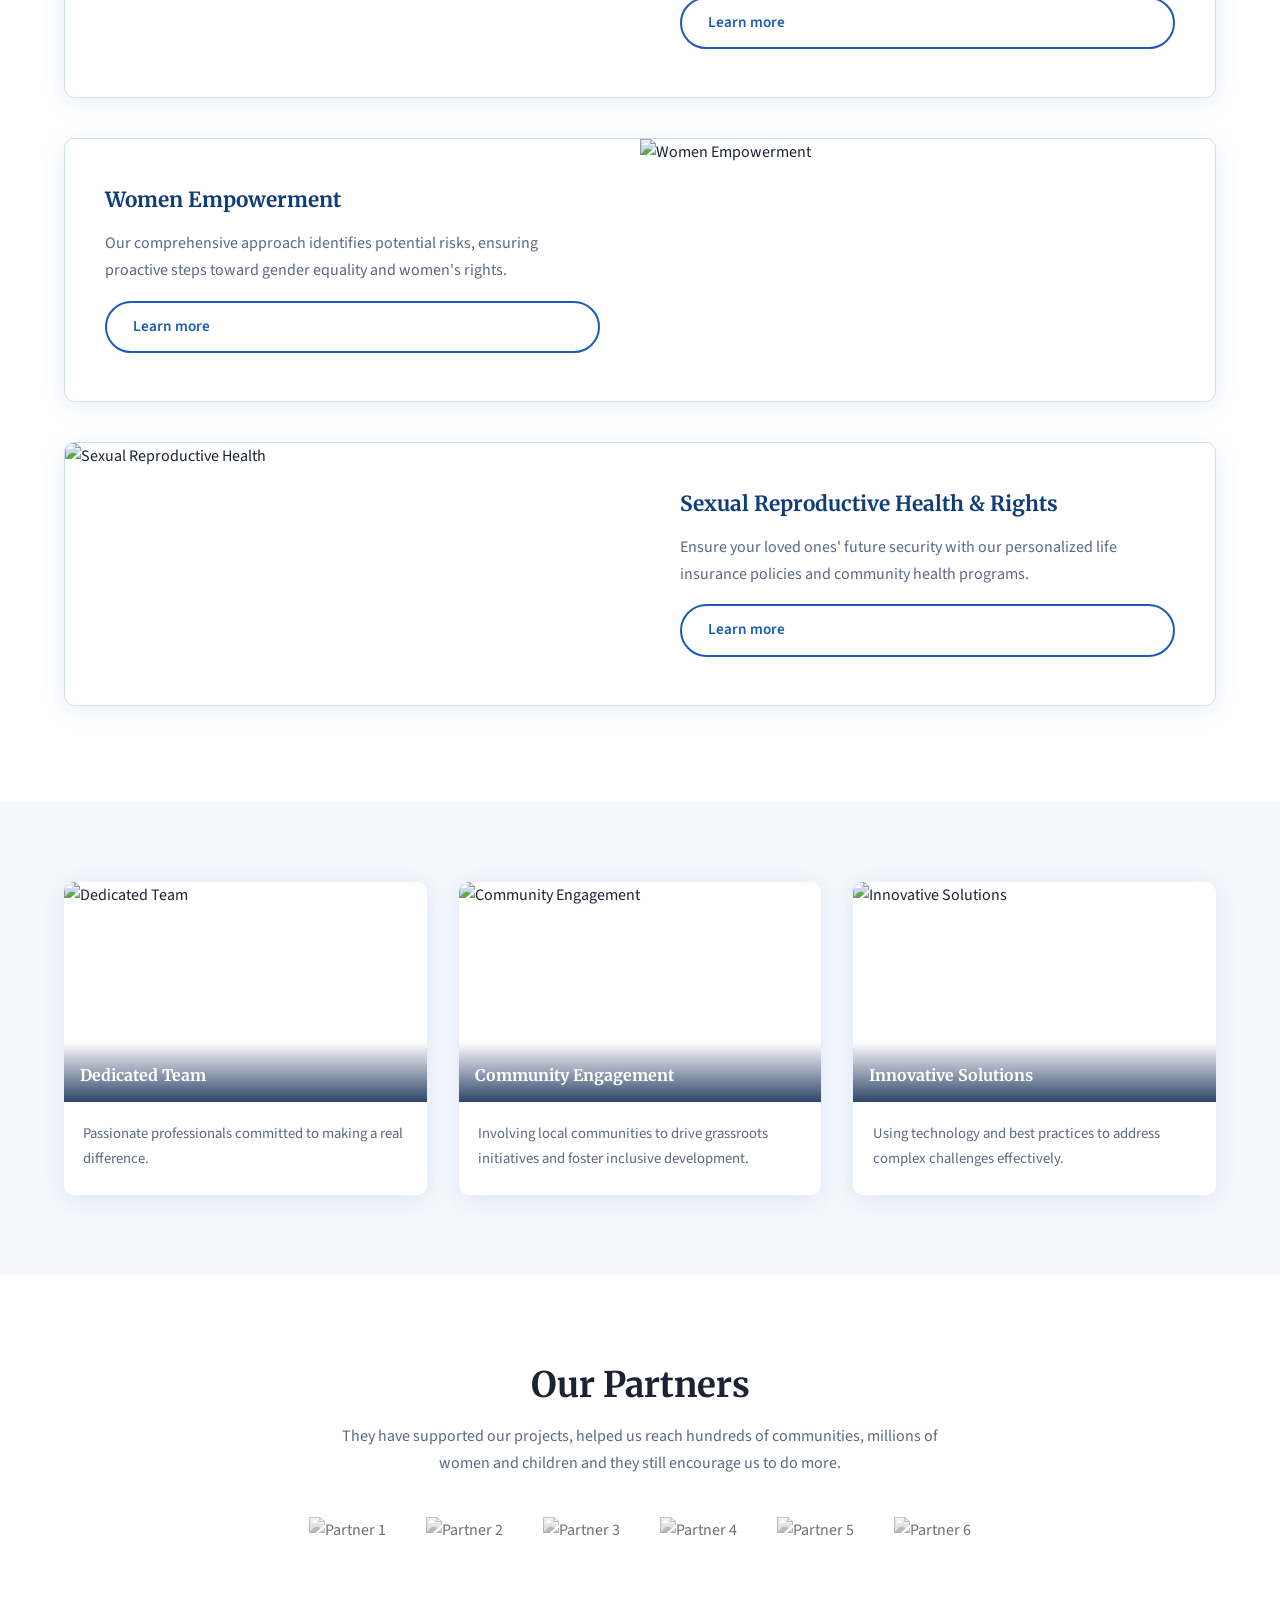
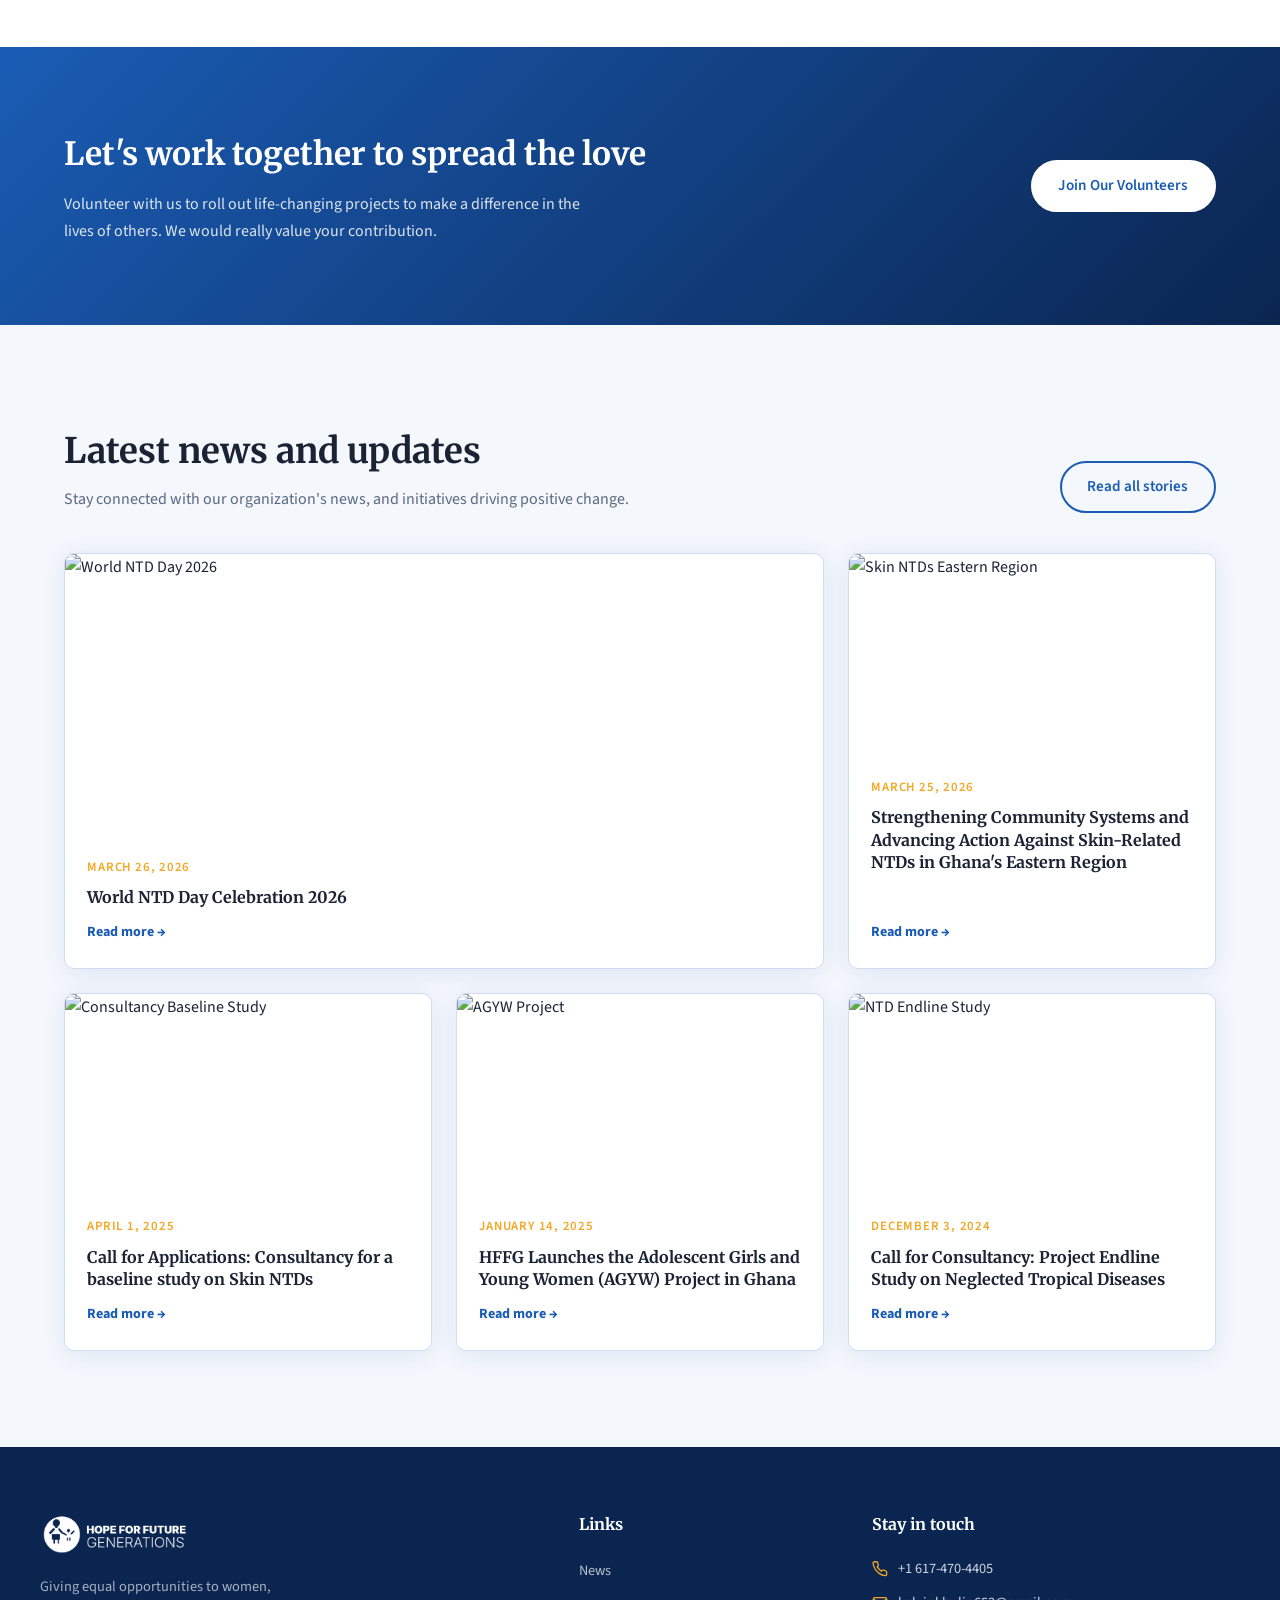
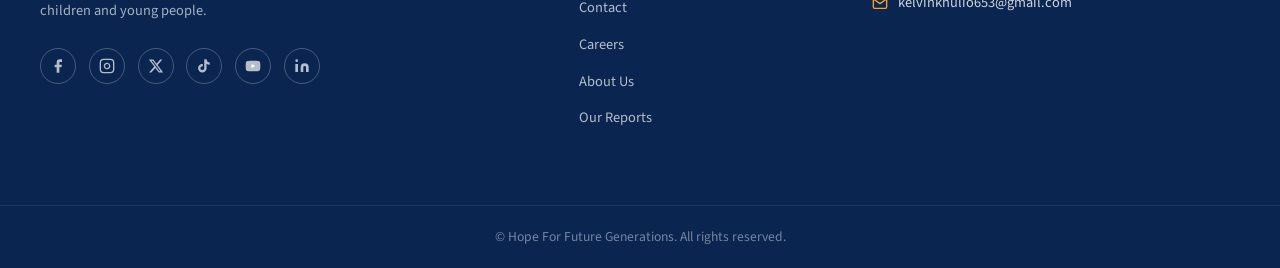
==== commit bd3aa244: "made some changes to the images in home, and about" ====
--- a/index.html
+++ b/index.html
@@ -37,7 +37,7 @@
 
   <!-- Hero -->
   <section class="hero">
-    <div class="hero__bg"></div>
+    <div class="hero__bg"> <img src="images/communitywork2.jpg" alt="Community Work"></div>
     <div class="container hero__content">
       <p class="hero__tagline">Strengthening community systems and structures</p>
       <h1 class="hero__title">Shaping the lives of women and young people by giving them equal opportunities to live a better life!</h1>
@@ -266,7 +266,7 @@
     <div class="container footer__top">
       <div class="footer__brand">
         <a href="index.html">
-          <img src="https://hffg.org/wp-content/uploads/2024/03/logo-hffg-logo-website-white.png" alt="HFFG Logo" />
+          <img src="images/logo-hffg-logo-website-white.png" alt="HFFG Logo" />
         </a>
         <p>Giving equal opportunities to women,<br />children and young people.</p>
         <div class="footer__socials">
@@ -307,15 +307,11 @@
         <ul class="footer__contact">
           <li>
             <svg viewBox="0 0 24 24" fill="none" stroke="currentColor" stroke-width="2"><path d="M22 16.92v3a2 2 0 0 1-2.18 2 19.79 19.79 0 0 1-8.63-3.07A19.5 19.5 0 0 1 4.69 12a19.79 19.79 0 0 1-3.07-8.67A2 2 0 0 1 3.6 1.18h3a2 2 0 0 1 2 1.72c.13.96.36 1.9.71 2.81a2 2 0 0 1-.45 2.11L7.91 8.81a16 16 0 0 0 6.29 6.29l.81-.86a2 2 0 0 1 2.11-.45c.91.35 1.85.58 2.81.71a2 2 0 0 1 1.72 2.02z"/></svg>
-            +233 (0) 303 971 433
-          </li>
-          <li>
-            <svg viewBox="0 0 24 24" fill="none" stroke="currentColor" stroke-width="2"><path d="M22 16.92v3a2 2 0 0 1-2.18 2 19.79 19.79 0 0 1-8.63-3.07A19.5 19.5 0 0 1 4.69 12a19.79 19.79 0 0 1-3.07-8.67A2 2 0 0 1 3.6 1.18h3a2 2 0 0 1 2 1.72c.13.96.36 1.9.71 2.81a2 2 0 0 1-.45 2.11L7.91 8.81a16 16 0 0 0 6.29 6.29l.81-.86a2 2 0 0 1 2.11-.45c.91.35 1.85.58 2.81.71a2 2 0 0 1 1.72 2.02z"/></svg>
-            +233 (0) 303 971 435
+            +1 617-470-4405
           </li>
           <li>
             <svg viewBox="0 0 24 24" fill="none" stroke="currentColor" stroke-width="2"><path d="M4 4h16c1.1 0 2 .9 2 2v12c0 1.1-.9 2-2 2H4c-1.1 0-2-.9-2-2V6c0-1.1.9-2 2-2z"/><polyline points="22,6 12,13 2,6"/></svg>
-            info@hffg.org
+            kelvinkhulio653@gmail.com
           </li>
         </ul>
       </div>
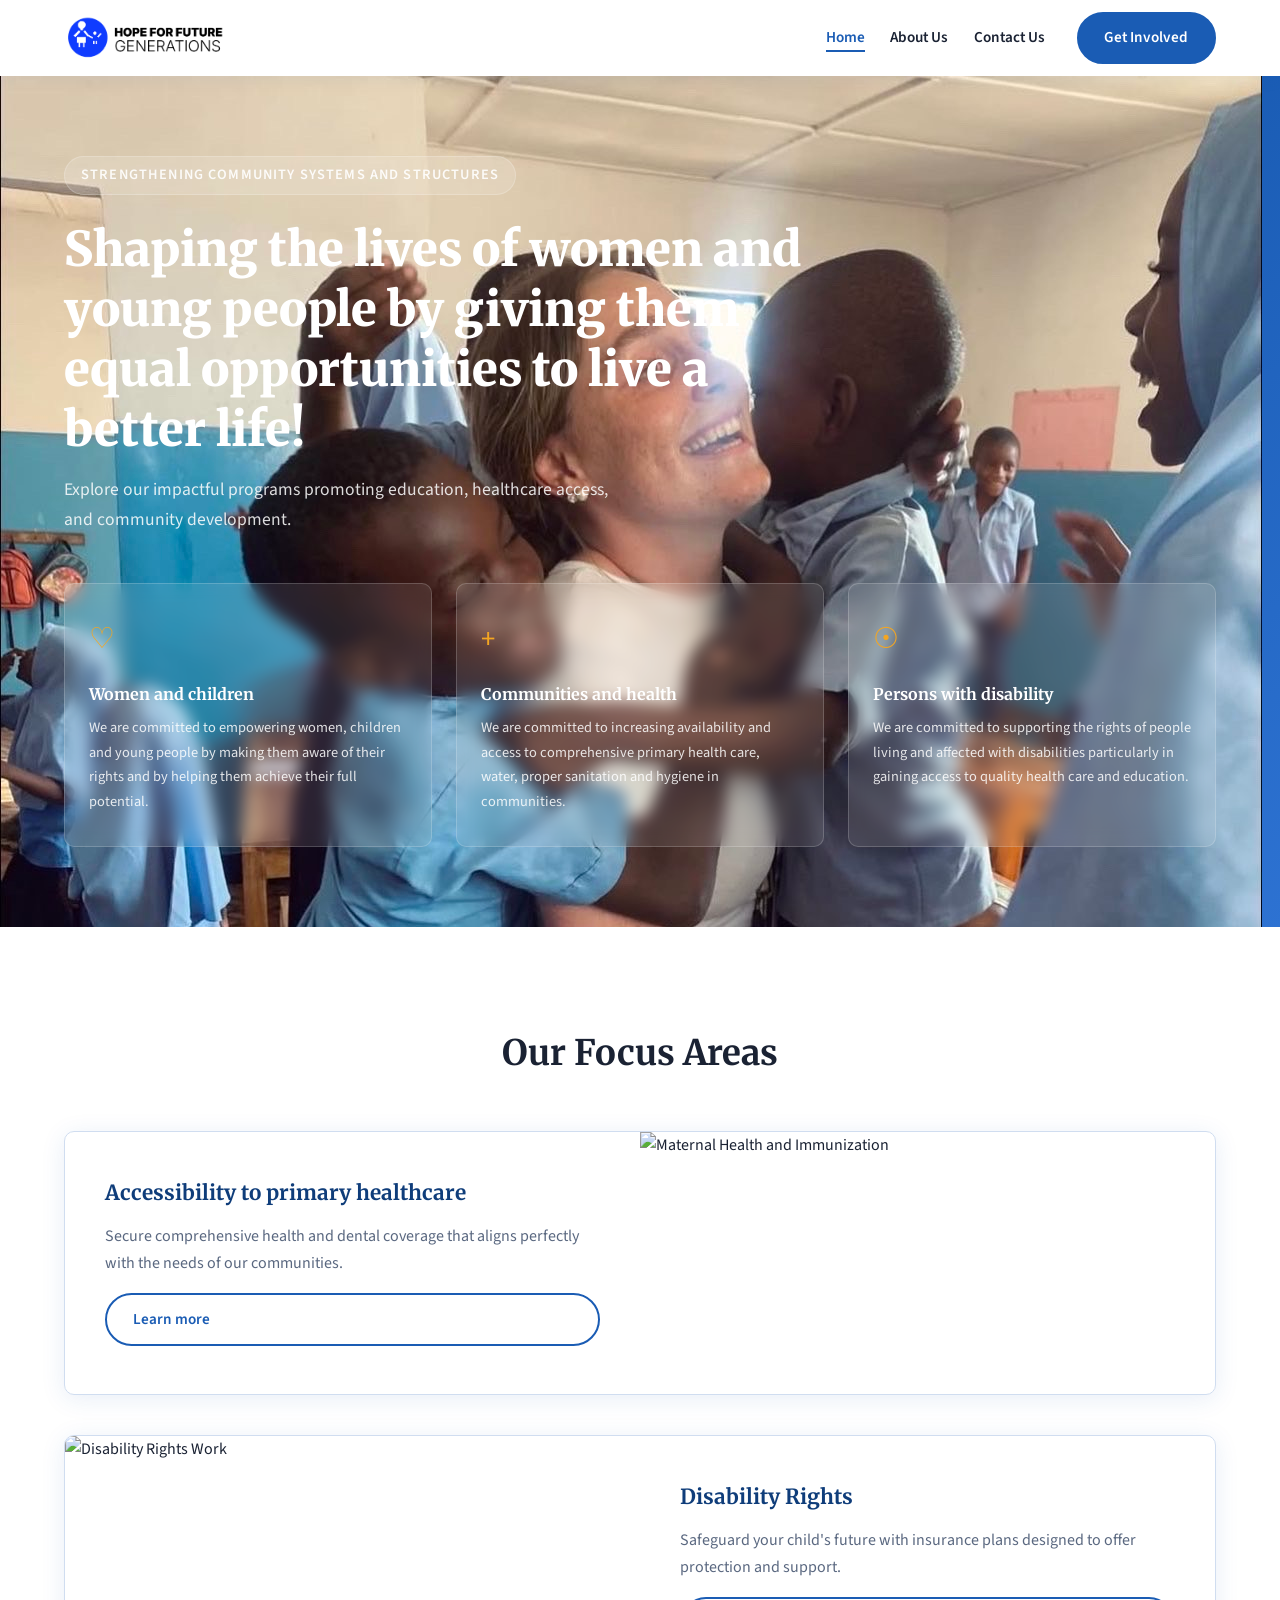
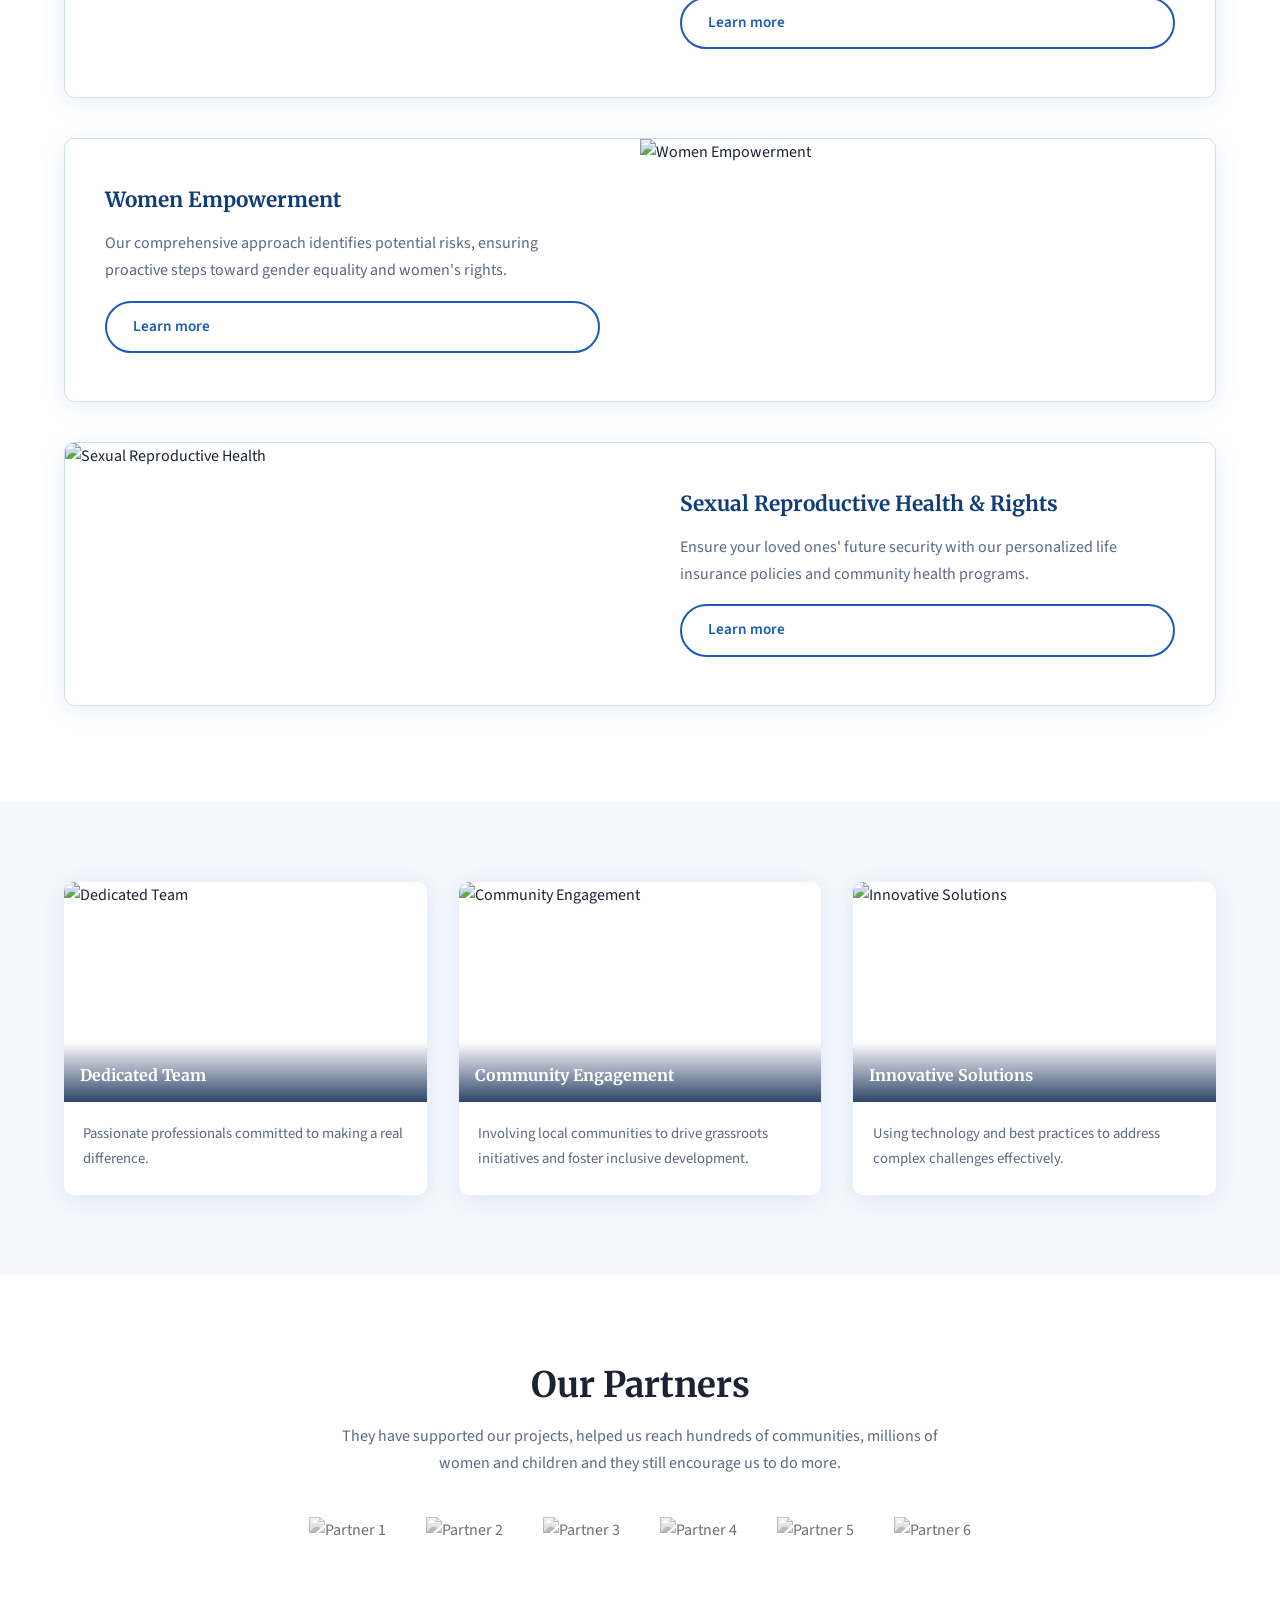
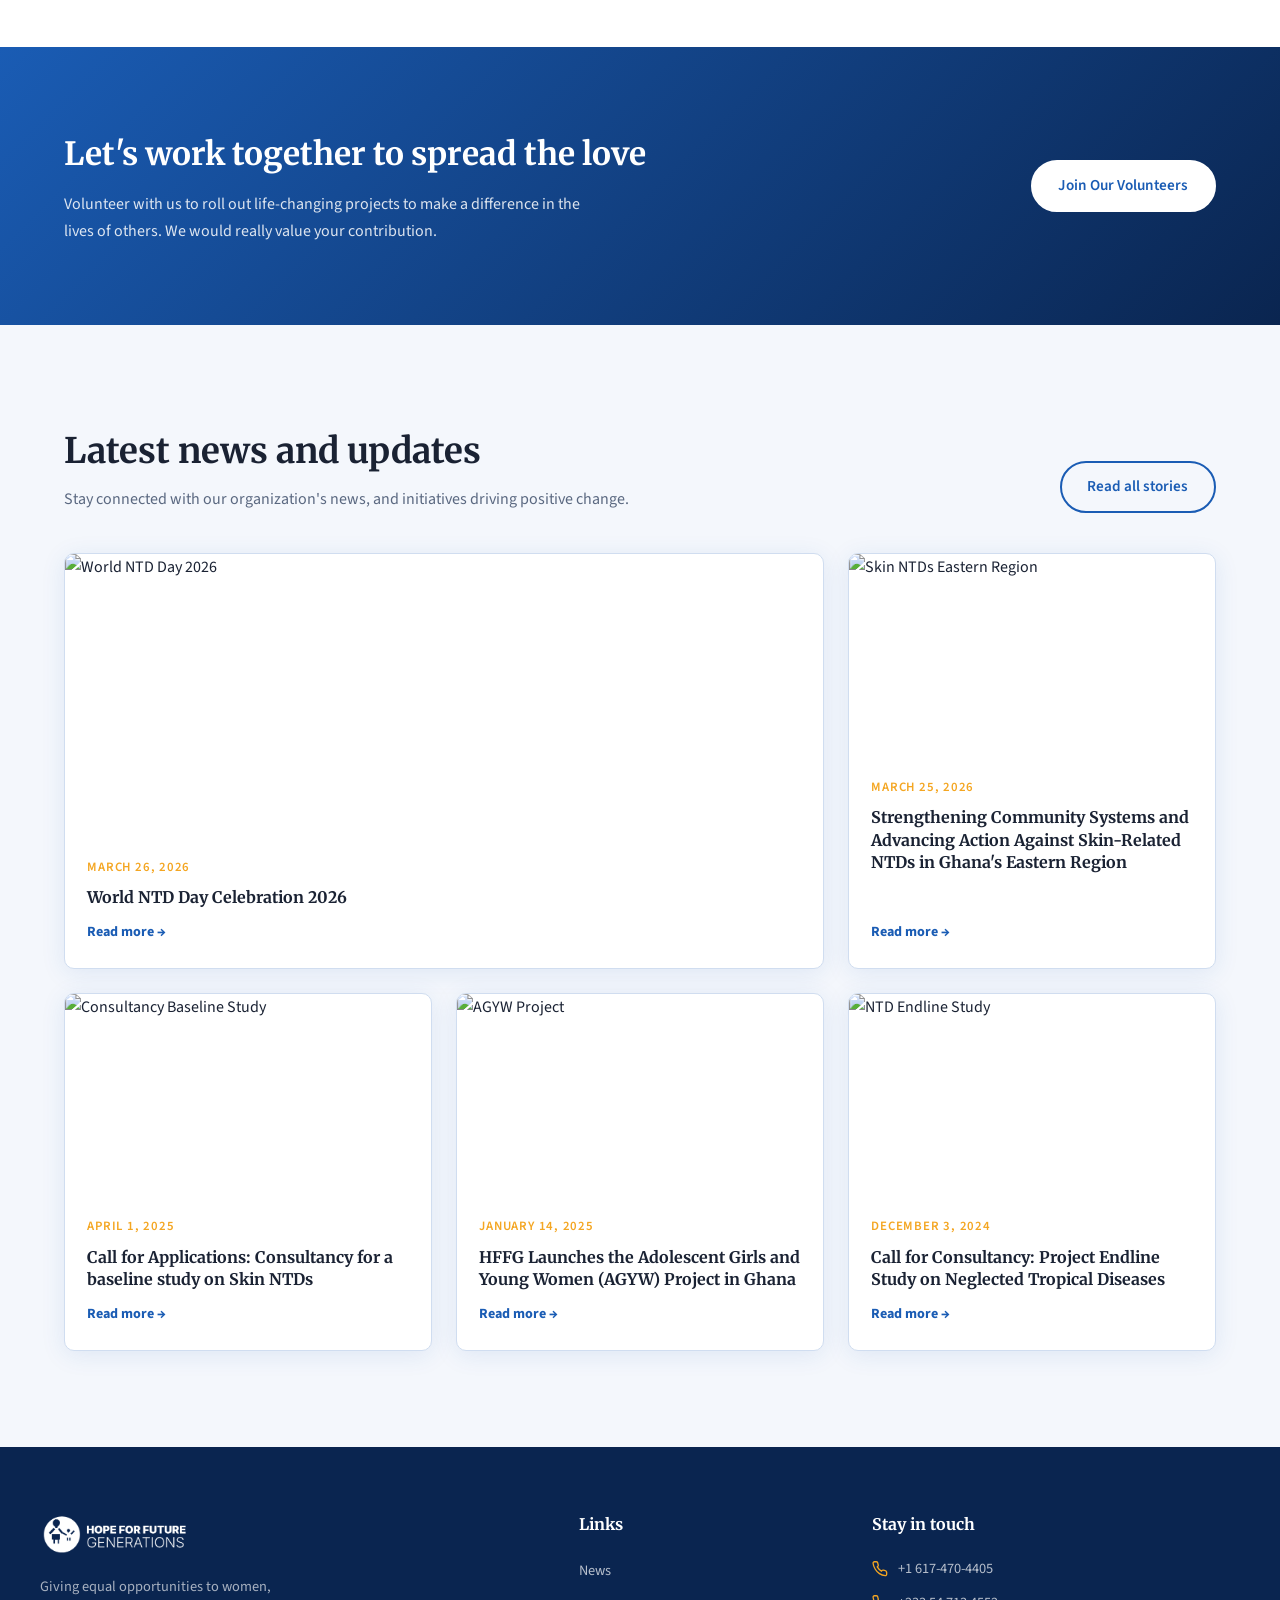
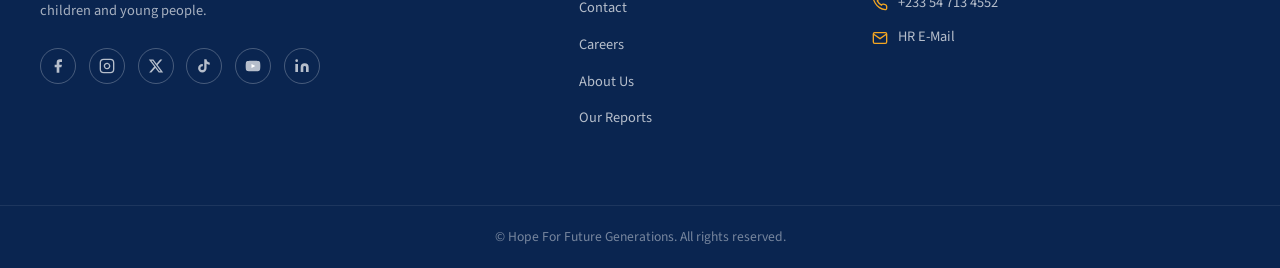
==== commit 8d8c0fd3: "small tweaks" ====
--- a/index.html
+++ b/index.html
@@ -16,7 +16,7 @@
   <header class="header" id="header">
     <div class="container header__inner">
       <a href="index.html" class="header__logo">
-        <img src="https://hffg.org/wp-content/uploads/2024/03/logo-hffg-logo-website.png" alt="HFFG Logo" />
+        <img src="images/logo-hffg-logo-website.png" alt="HFFG Logo" />
       </a>
 
       <!-- Hamburger (mobile) -->
@@ -37,7 +37,9 @@
 
   <!-- Hero -->
   <section class="hero">
-    <div class="hero__bg"> <img src="images/communitywork2.jpg" alt="Community Work"></div>
+    <div class="hero__bg"> 
+      <img src="images/communitywork2.jpg" alt="Community Work">
+    </div>
     <div class="container hero__content">
       <p class="hero__tagline">Strengthening community systems and structures</p>
       <h1 class="hero__title">Shaping the lives of women and young people by giving them equal opportunities to live a better life!</h1>
@@ -307,11 +309,15 @@
         <ul class="footer__contact">
           <li>
             <svg viewBox="0 0 24 24" fill="none" stroke="currentColor" stroke-width="2"><path d="M22 16.92v3a2 2 0 0 1-2.18 2 19.79 19.79 0 0 1-8.63-3.07A19.5 19.5 0 0 1 4.69 12a19.79 19.79 0 0 1-3.07-8.67A2 2 0 0 1 3.6 1.18h3a2 2 0 0 1 2 1.72c.13.96.36 1.9.71 2.81a2 2 0 0 1-.45 2.11L7.91 8.81a16 16 0 0 0 6.29 6.29l.81-.86a2 2 0 0 1 2.11-.45c.91.35 1.85.58 2.81.71a2 2 0 0 1 1.72 2.02z"/></svg>
-            +1 617-470-4405
+            <a href="tel:+1 617-470-4405">+1 617-470-4405</a>
+          </li>
+          <li>
+            <svg viewBox="0 0 24 24" fill="none" stroke="currentColor" stroke-width="2"><path d="M22 16.92v3a2 2 0 0 1-2.18 2 19.79 19.79 0 0 1-8.63-3.07A19.5 19.5 0 0 1 4.69 12a19.79 19.79 0 0 1-3.07-8.67A2 2 0 0 1 3.6 1.18h3a2 2 0 0 1 2 1.72c.13.96.36 1.9.71 2.81a2 2 0 0 1-.45 2.11L7.91 8.81a16 16 0 0 0 6.29 6.29l.81-.86a2 2 0 0 1 2.11-.45c.91.35 1.85.58 2.81.71a2 2 0 0 1 1.72 2.02z"/></svg>
+            <a href="tel:+233 54 713 4552">+233 54 713 4552</a>
           </li>
           <li>
             <svg viewBox="0 0 24 24" fill="none" stroke="currentColor" stroke-width="2"><path d="M4 4h16c1.1 0 2 .9 2 2v12c0 1.1-.9 2-2 2H4c-1.1 0-2-.9-2-2V6c0-1.1.9-2 2-2z"/><polyline points="22,6 12,13 2,6"/></svg>
-            kelvinkhulio653@gmail.com
+            <a href="mailto:kelvinkhulio653@gmail.com">HR E-Mail</a>
           </li>
         </ul>
       </div>
--- a/style.css
+++ b/style.css
@@ -37,7 +37,7 @@
 a { color: inherit; text-decoration: none; }
 ul { list-style: none; }
 
-.container { max-width: var(--max-w); margin: 0 auto; padding: 0 24px; }
+.container { max-width: var(--max-w); margin: 0 auto; padding: 0 24px;}
 
 .section-title {
   font-family: var(--font-head);
@@ -168,7 +168,7 @@
   max-width: 520px;
 }
 
-/* HOME HERO */
+/* Home Hero */
 .hero {
   position: relative;
   padding-top: calc(var(--header-h) + 5rem);
@@ -179,11 +179,10 @@
 }
 .hero__bg {
   position: absolute; inset: 0;
-  background:
-    radial-gradient(ellipse at 80% 20%, rgba(255,255,255,.06) 0%, transparent 60%),
-    url("data:image/svg+xml,%3Csvg width='60' height='60' viewBox='0 0 60 60' xmlns='http://www.w3.org/2000/svg'%3E%3Cg fill='none'%3E%3Cg fill='%23fff' fill-opacity='0.04'%3E%3Cpath d='M36 34v-4h-2v4h-4v2h4v4h2v-4h4v-2h-4zm0-30V0h-2v4h-4v2h4v4h2V6h4V4h-4zM6 34v-4H4v4H0v2h4v4h2v-4h4v-2H6zM6 4V0H4v4H0v2h4v4h2V6h4V4H6z'/%3E%3C/g%3E%3C/g%3E%3C/svg%3E");
-  pointer-events: none;
-}
+  /*background-size: 200%;*/
+  width: 100vw;
+}
+
 .hero__content { position: relative; }
 .hero__tagline {
   display: inline-block;
@@ -236,7 +235,7 @@
 }
 .hero__card p { font-size: .9rem; opacity: .85; }
 
-/*q FOCUS AREAS*/
+/* FOCUS AREAS*/
 .focus { padding: 6rem 0; background: var(--bg); }
 .focus .section-title { text-align: center; margin-bottom: 3rem; }
 .focus__grid { display: flex; flex-direction: column; gap: 2.5rem; }
@@ -489,7 +488,7 @@
 /* Core values image */
 .core-values { padding: 1.5rem 0 5rem; background: var(--bg); }
 .core-values__img { border-radius: var(--radius); overflow: hidden; box-shadow: var(--shadow); }
-.core-values__img img { width: 100%; max-height: 400px; object-fit: cover; }
+.core-values__img img { width: 100%; max-height: 570px; object-fit: cover; }
 
 /* Leadership */
 .leadership { padding: 5rem 0; background: var(--bg-alt); }
@@ -520,12 +519,15 @@
 /* ============================================================
    CONTACT PAGE
    ============================================================ */
-.contact-section { padding: 5rem 0; background: var(--bg); }
-.contact-section__grid { display: grid; grid-template-columns: 1fr 1.2fr; gap: 4rem; align-items: start; }
-
-.contact-info h2 { font-family: var(--font-head); font-size: 1.4rem; margin-bottom: 2rem; color: var(--blue-dark); }
-.contact-info__block { display: flex; flex-direction: column; gap: 1.8rem; }
-.contact-detail { display: flex; gap: 1rem; align-items: flex-start; }
+.contact-section { padding: 5rem 0; background: var(--bg); justify-content: center;}
+.contact-section__grid { display: grid; grid-template-columns: 1fr 1.2fr; gap: 4rem; align-items: start; justify-content: center;}
+
+.contact-info{
+  justify-content: center;
+}
+.contact-info h2 { font-family: var(--font-head); font-size: 1.4rem; margin-bottom: 2rem; color: var(--blue-dark); text-align: center;}
+.contact-info__block { display: flex; flex-direction: row; gap:1.8rem; justify-content: center;}
+.contact-detail { display: flex; gap: 1rem; align-items: flex-start;}
 .contact-detail__icon {
   width: 46px; height: 46px;
   background: var(--blue-light);
@@ -554,7 +556,7 @@
   color: var(--blue);
   margin-bottom: 1rem;
 }
-.contact-socials__links { display: flex; gap: .7rem; flex-wrap: wrap; }
+.contact-socials__links { display: flex; gap: .7rem; justify-content: center; }
 .contact-socials__links a {
   width: 42px; height: 42px;
   border-radius: 50%;
@@ -569,53 +571,11 @@
   background: var(--blue-light); transform: translateY(-2px);
 }
 
-/* Contact Form */
-.contact-form-wrap {
-  background: var(--bg-alt);
-  border-radius: var(--radius);
-  padding: 2.5rem;
-  border: 1px solid var(--border);
-  box-shadow: var(--shadow);
-}
-.contact-form-wrap h2 { font-family: var(--font-head); font-size: 1.3rem; color: var(--blue-dark); margin-bottom: 1.8rem; }
-.form-group { margin-bottom: 1.4rem; }
-.form-group label { display: block; font-size: .88rem; font-weight: 700; color: var(--text); margin-bottom: .4rem; }
-.form-group input,
-.form-group textarea,
-.form-group select {
-  width: 100%;
-  padding: .8rem 1rem;
-  border: 1.5px solid var(--border);
-  border-radius: 8px;
-  font-family: var(--font-body);
-  font-size: .95rem;
-  color: var(--text);
-  background: #fff;
-  transition: border-color .2s, box-shadow .2s;
-  outline: none;
-  appearance: none;
-}
-.form-group input:focus,
-.form-group textarea:focus,
-.form-group select:focus { border-color: var(--blue); box-shadow: 0 0 0 3px rgba(26,92,180,.12); }
-.form-group textarea { height: 130px; resize: vertical; }
-.form-row { display: grid; grid-template-columns: 1fr 1fr; gap: 1rem; }
-.form-success {
-  display: none;
-  background: #e8f5ee;
-  border: 1.5px solid #2e9e60;
-  color: #1a6640;
-  border-radius: 8px;
-  padding: 1rem 1.2rem;
-  margin-top: 1rem;
-  font-weight: 600;
-}
-
-/* Map */
-.contact-map { padding: 0 0 5rem; background: var(--bg); }
-.contact-map h2 { font-family: var(--font-head); font-size: 1.3rem; color: var(--blue-dark); margin-bottom: 1.2rem; }
-.map-embed { border-radius: var(--radius); overflow: hidden; border: 1px solid var(--border); box-shadow: var(--shadow); height: 380px; }
-.map-embed iframe { width: 100%; height: 100%; border: none; }
+#contact-social-media{
+  text-align: center;
+  align-items: center;
+}
+
 
 /* ============================================================
    RESPONSIVE
